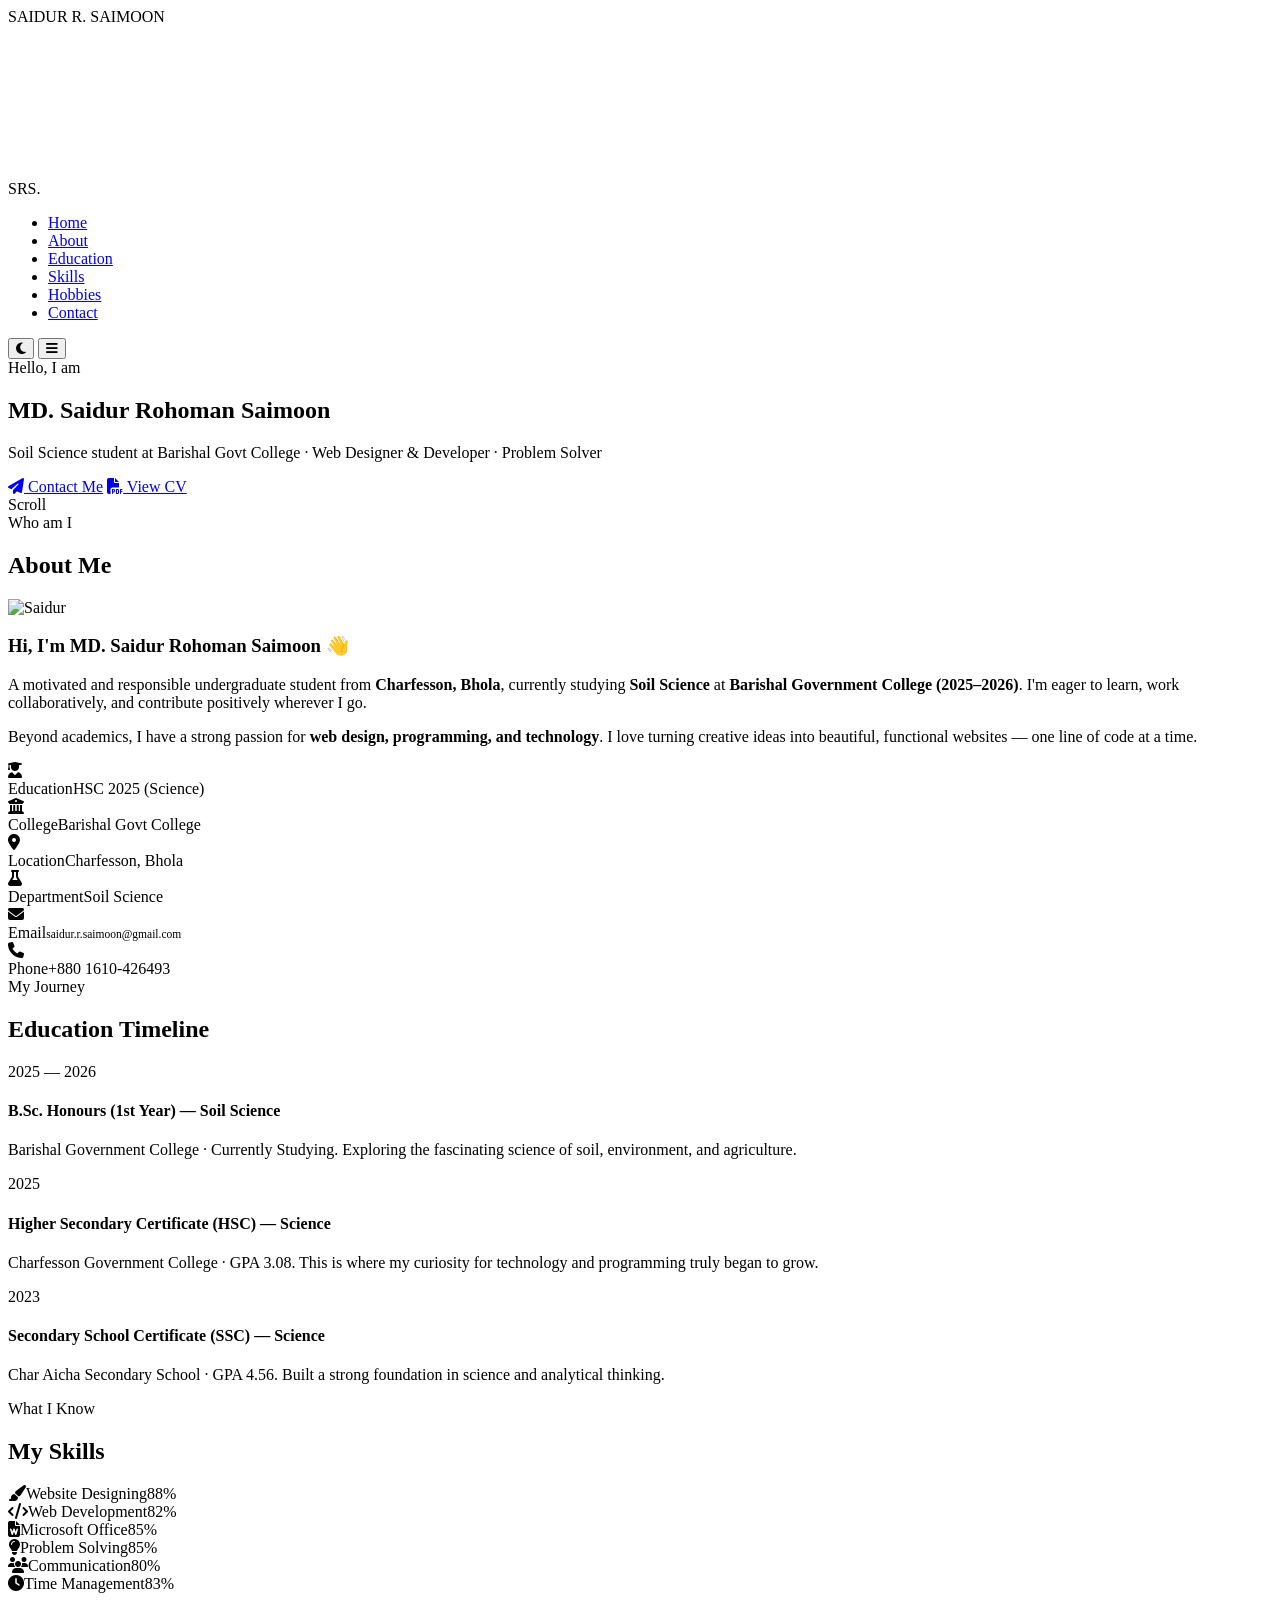
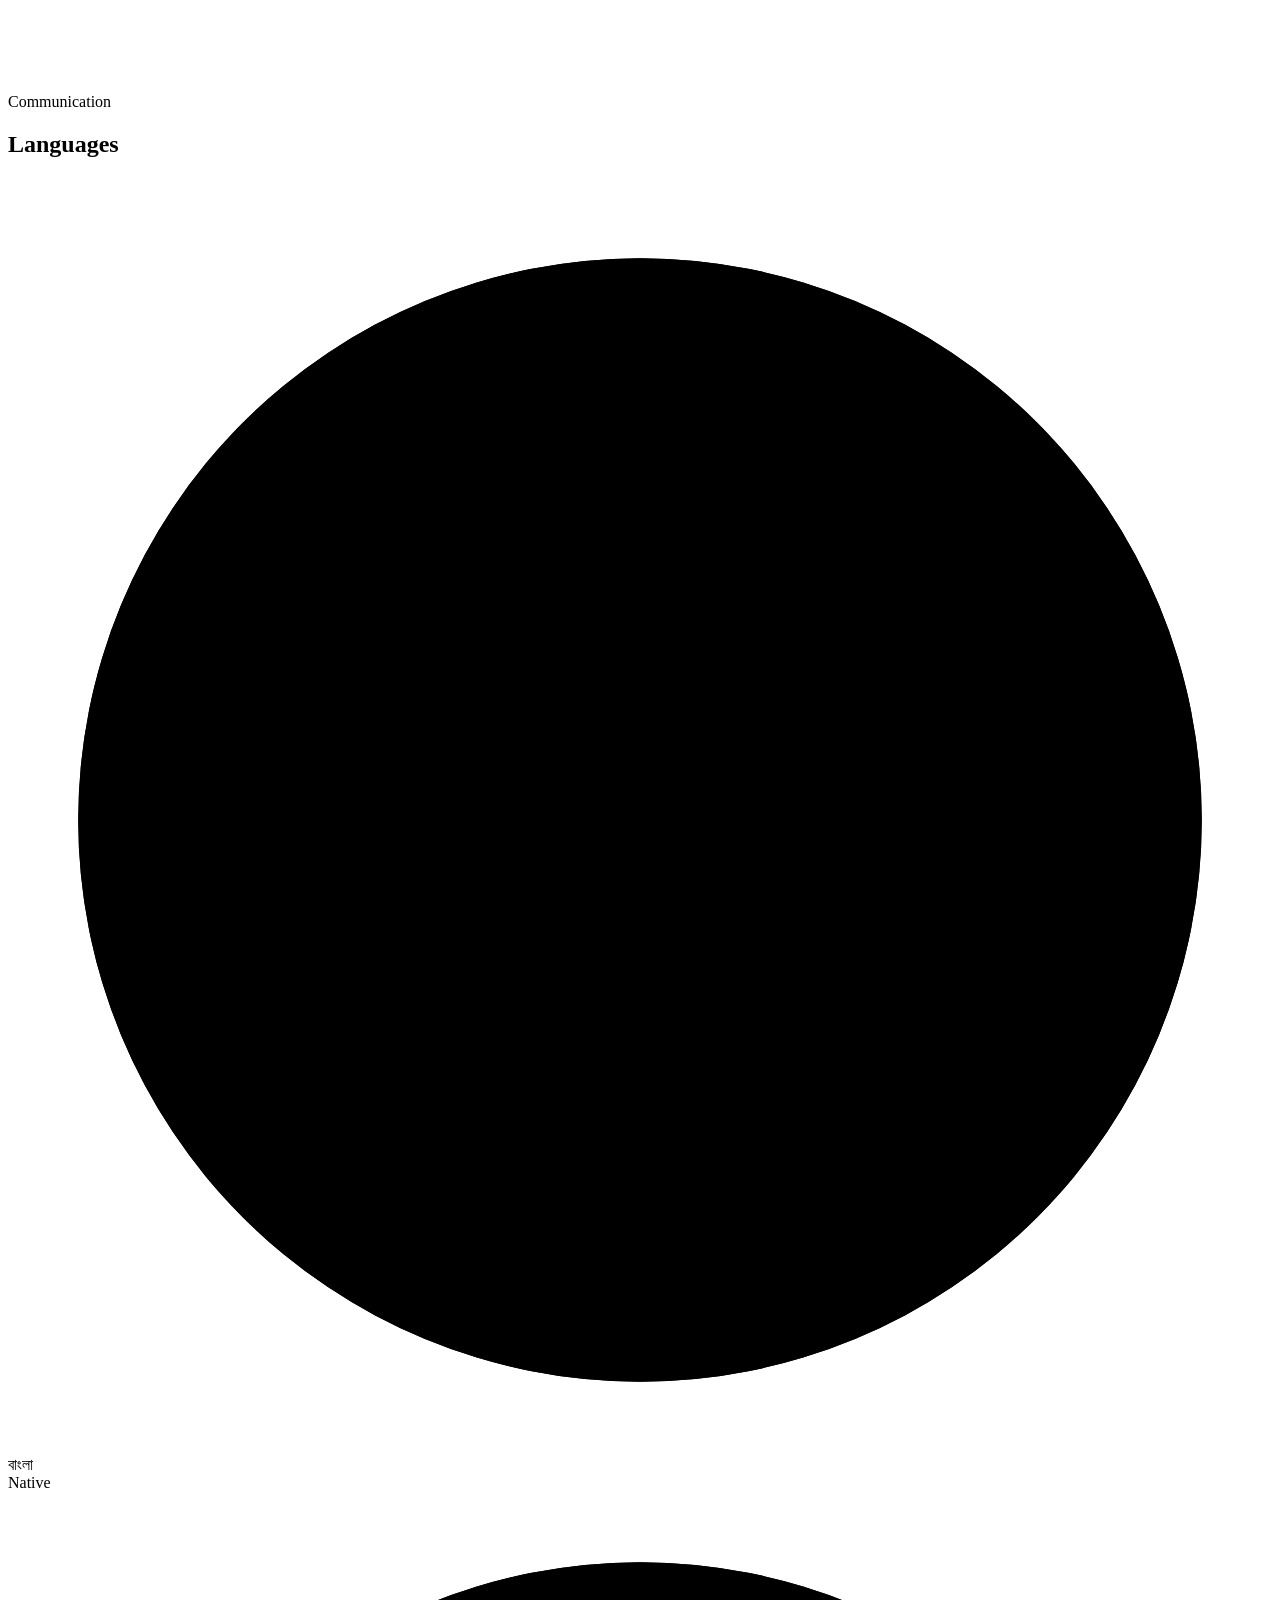
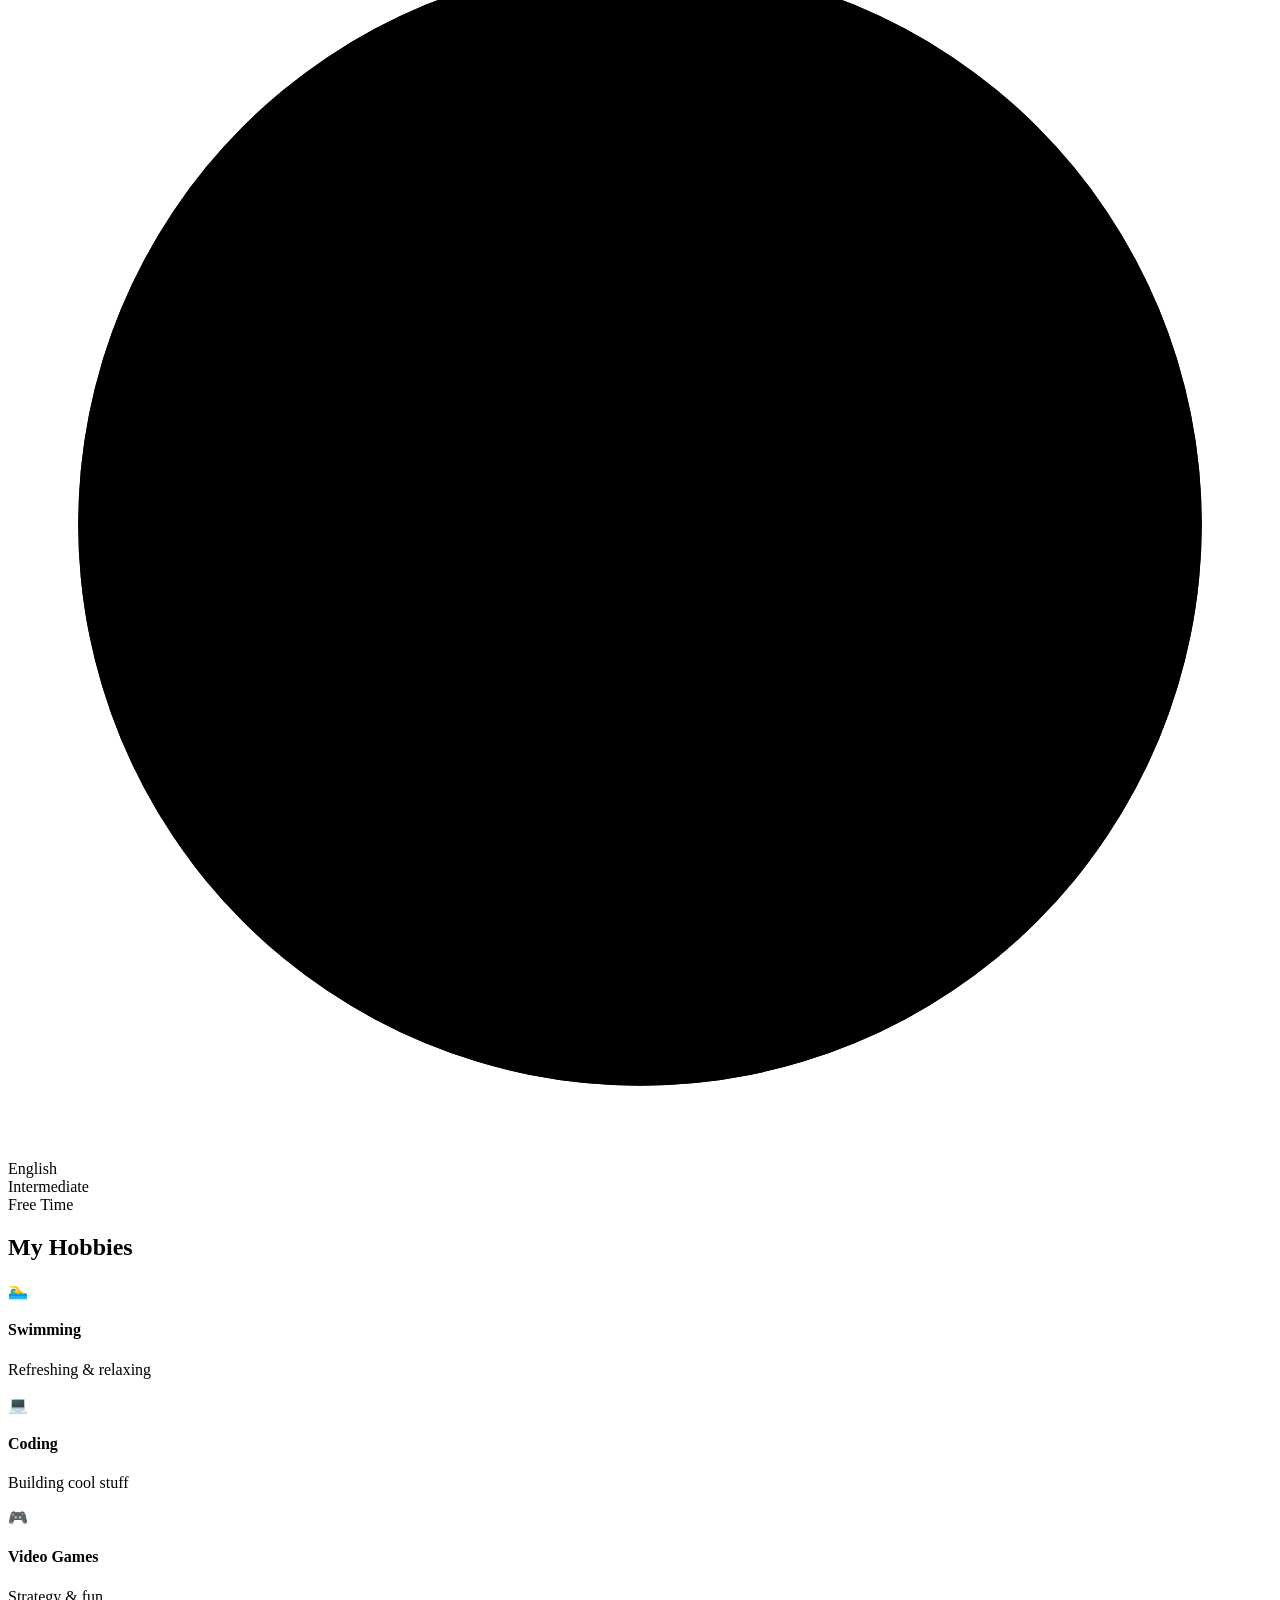
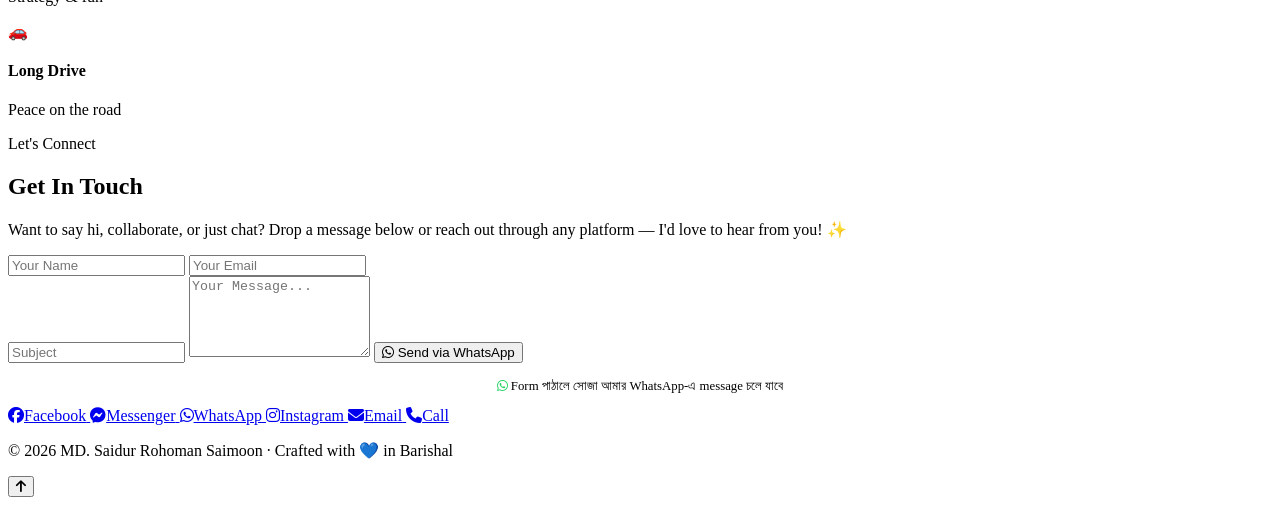
==== index.html @ 34e28c81 "Add initial portfolio website structure in index.html This is a complete HTML structure for a person" ====
<!DOCTYPE html>
<html lang="en">
<head>
<meta charset="UTF-8">
<meta name="viewport" content="width=device-width, initial-scale=1.0">
<title>MD. Saidur Rohoman Saimoon | Portfolio</title>
<link href="https://fonts.googleapis.com/css2?family=Poppins:wght@300;400;500;600;700;800&family=Space+Grotesk:wght@500;700&display=swap" rel="stylesheet">
<link rel="stylesheet" href="https://cdnjs.cloudflare.com/ajax/libs/font-awesome/6.5.0/css/all.min.css">
<link rel="stylesheet" href="style.css">
</head>
<body>

<!-- Preloader -->
<div id="preloader">
  <div class="loader-text">SAIDUR R. SAIMOON</div>
  <div class="loader-bar"><div class="loader-bar-fill"></div></div>
</div>

<!-- Scroll Progress -->
<div id="progress-bar"></div>

<!-- Background -->
<div class="bg-gradient"></div>
<div class="blob blob1"></div>
<div class="blob blob2"></div>
<div class="blob blob3"></div>
<canvas id="particles"></canvas>

<!-- Cursor -->
<div class="cursor-glow"></div>
<div class="cursor-dot"></div>

<!-- Navbar -->
<nav id="navbar">
  <div class="logo">SRS.</div>
  <ul class="nav-links" id="navLinks">
    <li><a href="#home">Home</a></li>
    <li><a href="#about">About</a></li>
    <li><a href="#education">Education</a></li>
    <li><a href="#skills">Skills</a></li>
    <li><a href="#hobbies">Hobbies</a></li>
    <li><a href="#contact">Contact</a></li>
  </ul>
  <div class="nav-right">
    <button id="themeBtn" title="Toggle theme"><i class="fas fa-moon"></i></button>
    <button class="menu-btn" id="menuBtn"><i class="fas fa-bars"></i></button>
  </div>
</nav>

<!-- Hero -->
<section id="home" class="hero">
  <div class="hero-content">
    <div class="greet">Hello, I am</div>
    <h1>MD. Saidur <span>Rohoman Saimoon</span></h1>
    <div class="typing" id="typing"></div>
    <p class="hero-sub">
      Soil Science student at Barishal Govt College · Web Designer & Developer · Problem Solver
    </p>
    <div class="hero-buttons">
      <a href="#contact" class="btn btn-primary"><i class="fas fa-paper-plane"></i> Contact Me</a>
      <a href="cv.html" class="btn btn-outline"><i class="fas fa-file-pdf"></i> View CV</a>
    </div>
  </div>
  <div class="scroll-down">Scroll</div>
</section>

<!-- About -->
<section id="about" class="reveal">
  <div class="section-head">
    <div class="tagline">Who am I</div>
    <h2>About <span>Me</span></h2>
  </div>
  <div class="about-content">
    <div class="avatar-wrap">
      <div class="avatar-ring">
        <div class="avatar-inner">
          <img src="images/profile.jpg" alt="Saidur" class="profile-pic">
        </div>
      </div>
    </div>
    <div class="about-text">
      <h3>Hi, I'm <span>MD. Saidur Rohoman Saimoon</span> 👋</h3>
      <p>
        A motivated and responsible undergraduate student from <strong>Charfesson, Bhola</strong>,
        currently studying <strong>Soil Science</strong> at <strong>Barishal Government College (2025–2026)</strong>.
        I'm eager to learn, work collaboratively, and contribute positively wherever I go.
      </p>
      <p>
        Beyond academics, I have a strong passion for <strong>web design, programming, and technology</strong>.
        I love turning creative ideas into beautiful, functional websites — one line of code at a time.
      </p>
      <div class="info-grid">
        <div class="info-item">
          <i class="fas fa-user-graduate"></i>
          <div><span class="label">Education</span><span class="value">HSC 2025 (Science)</span></div>
        </div>
        <div class="info-item">
          <i class="fas fa-university"></i>
          <div><span class="label">College</span><span class="value">Barishal Govt College</span></div>
        </div>
        <div class="info-item">
          <i class="fas fa-map-marker-alt"></i>
          <div><span class="label">Location</span><span class="value">Charfesson, Bhola</span></div>
        </div>
        <div class="info-item">
          <i class="fas fa-flask"></i>
          <div><span class="label">Department</span><span class="value">Soil Science</span></div>
        </div>
        <div class="info-item">
          <i class="fas fa-envelope"></i>
          <div><span class="label">Email</span><span class="value" style="font-size:.72rem">saidur.r.saimoon@gmail.com</span></div>
        </div>
        <div class="info-item">
          <i class="fas fa-phone"></i>
          <div><span class="label">Phone</span><span class="value">+880 1610-426493</span></div>
        </div>
      </div>
    </div>
  </div>
</section>

<!-- Education -->
<section id="education" class="reveal">
  <div class="section-head">
    <div class="tagline">My Journey</div>
    <h2>Education <span>Timeline</span></h2>
  </div>
  <div class="timeline">
    <div class="tl-item">
      <div class="tl-year">2025 — 2026</div>
      <h4>B.Sc. Honours (1st Year) — Soil Science</h4>
      <p>Barishal Government College · Currently Studying. Exploring the fascinating science of soil, environment, and agriculture.</p>
    </div>
    <div class="tl-item">
      <div class="tl-year">2025</div>
      <h4>Higher Secondary Certificate (HSC) — Science</h4>
      <p>Charfesson Government College · GPA 3.08. This is where my curiosity for technology and programming truly began to grow.</p>
    </div>
    <div class="tl-item">
      <div class="tl-year">2023</div>
      <h4>Secondary School Certificate (SSC) — Science</h4>
      <p>Char Aicha Secondary School · GPA 4.56. Built a strong foundation in science and analytical thinking.</p>
    </div>
  </div>
</section>

<!-- Skills -->
<section id="skills" class="reveal">
  <div class="section-head">
    <div class="tagline">What I Know</div>
    <h2>My <span>Skills</span></h2>
  </div>
  <div class="skills-grid">
    <div class="skill">
      <div class="skill-head"><span><i class="fas fa-paint-brush"></i>Website Designing</span><span class="pct">88%</span></div>
      <div class="skill-bar"><div class="skill-fill" data-width="88%"></div></div>
    </div>
    <div class="skill">
      <div class="skill-head"><span><i class="fas fa-code"></i>Web Development</span><span class="pct">82%</span></div>
      <div class="skill-bar"><div class="skill-fill" data-width="82%"></div></div>
    </div>
    <div class="skill">
      <div class="skill-head"><span><i class="fas fa-file-word"></i>Microsoft Office</span><span class="pct">85%</span></div>
      <div class="skill-bar"><div class="skill-fill" data-width="85%"></div></div>
    </div>
    <div class="skill">
      <div class="skill-head"><span><i class="fas fa-lightbulb"></i>Problem Solving</span><span class="pct">85%</span></div>
      <div class="skill-bar"><div class="skill-fill" data-width="85%"></div></div>
    </div>
    <div class="skill">
      <div class="skill-head"><span><i class="fas fa-users"></i>Communication</span><span class="pct">80%</span></div>
      <div class="skill-bar"><div class="skill-fill" data-width="80%"></div></div>
    </div>
    <div class="skill">
      <div class="skill-head"><span><i class="fas fa-clock"></i>Time Management</span><span class="pct">83%</span></div>
      <div class="skill-bar"><div class="skill-fill" data-width="83%"></div></div>
    </div>
  </div>

  <!-- Languages -->
  <div class="section-head" style="margin-top:100px;margin-bottom:30px">
    <div class="tagline">Communication</div>
    <h2>Langua<span>ges</span></h2>
  </div>
  <div class="lang-wrap">
    <div class="lang-circle">
      <svg viewBox="0 0 180 180">
        <defs>
          <linearGradient id="langGrad" x1="0%" y1="0%" x2="100%" y2="100%">
            <stop offset="0%" stop-color="#00d4ff"/>
            <stop offset="100%" stop-color="#a855f7"/>
          </linearGradient>
        </defs>
        <circle class="bg" cx="90" cy="90" r="80"/>
        <circle class="fg" cx="90" cy="90" r="80" data-percent="100"/>
      </svg>
      <div class="lang-info"><div class="name">বাংলা</div><div class="level">Native</div></div>
    </div>
    <div class="lang-circle">
      <svg viewBox="0 0 180 180">
        <circle class="bg" cx="90" cy="90" r="80"/>
        <circle class="fg" cx="90" cy="90" r="80" data-percent="65"/>
      </svg>
      <div class="lang-info"><div class="name">English</div><div class="level">Intermediate</div></div>
    </div>
  </div>
</section>

<!-- Hobbies -->
<section id="hobbies" class="reveal">
  <div class="section-head">
    <div class="tagline">Free Time</div>
    <h2>My <span>Hobbies</span></h2>
  </div>
  <div class="hobbies-grid">
    <div class="hobby-card"><div class="hobby-icon">🏊‍♂️</div><h4>Swimming</h4><p>Refreshing & relaxing</p></div>
    <div class="hobby-card"><div class="hobby-icon">💻</div><h4>Coding</h4><p>Building cool stuff</p></div>
    <div class="hobby-card"><div class="hobby-icon">🎮</div><h4>Video Games</h4><p>Strategy & fun</p></div>
    <div class="hobby-card"><div class="hobby-icon">🚗</div><h4>Long Drive</h4><p>Peace on the road</p></div>
  </div>
</section>

<!-- Contact -->
<section id="contact" class="reveal">
  <div class="section-head">
    <div class="tagline">Let's Connect</div>
    <h2>Get In <span>Touch</span></h2>
  </div>
  <div class="contact-content">
    <p>Want to say hi, collaborate, or just chat? Drop a message below or reach out through any platform — I'd love to hear from you! ✨</p>

    <form class="contact-form" id="contactForm">
      <div class="form-row">
        <input type="text" name="name" placeholder="Your Name" required>
        <input type="email" name="email" placeholder="Your Email" required>
      </div>
      <input type="text" name="subject" placeholder="Subject" required>
      <textarea name="message" rows="5" placeholder="Your Message..." required></textarea>
      <button type="submit" class="btn btn-primary"><i class="fab fa-whatsapp"></i> Send via WhatsApp</button>
      <p class="form-status" id="formStatus"></p>
      <p style="font-size:0.8rem;color:var(--muted);text-align:center;margin-top:8px">
        <i class="fab fa-whatsapp" style="color:#25d366"></i> 
        Form পাঠালে সোজা আমার WhatsApp-এ message চলে যাবে
      </p>
    </form>

    <div class="social-grid">
      <a class="social-link fb" href="https://www.facebook.com/Saidur.R.Saimoon" target="_blank">
        <i class="fab fa-facebook"></i><span>Facebook</span>
      </a>
      <a class="social-link msgr" href="https://m.me/Saidur.R.Saimoon" target="_blank">
        <i class="fab fa-facebook-messenger"></i><span>Messenger</span>
      </a>
      <a class="social-link wa" href="https://wa.me/8801610426493" target="_blank">
        <i class="fab fa-whatsapp"></i><span>WhatsApp</span>
      </a>
      <a class="social-link ig" href="https://instagram.com/s.r.saimoon" target="_blank">
        <i class="fab fa-instagram"></i><span>Instagram</span>
      </a>
      <a class="social-link em" href="mailto:saidur.r.saimoon@gmail.com">
        <i class="fas fa-envelope"></i><span>Email</span>
      </a>
      <a class="social-link ph" href="tel:+8801610426493">
        <i class="fas fa-phone"></i><span>Call</span>
      </a>
    </div>
  </div>
</section>

<!-- Footer -->
<footer>
  <p>© 2026 <span>MD. Saidur Rohoman Saimoon</span> · Crafted with <span class="heart">💙</span> in Barishal</p>
</footer>

<button id="top-btn"><i class="fas fa-arrow-up"></i></button>

<script src="script.js"></script>
</body>
  </html>
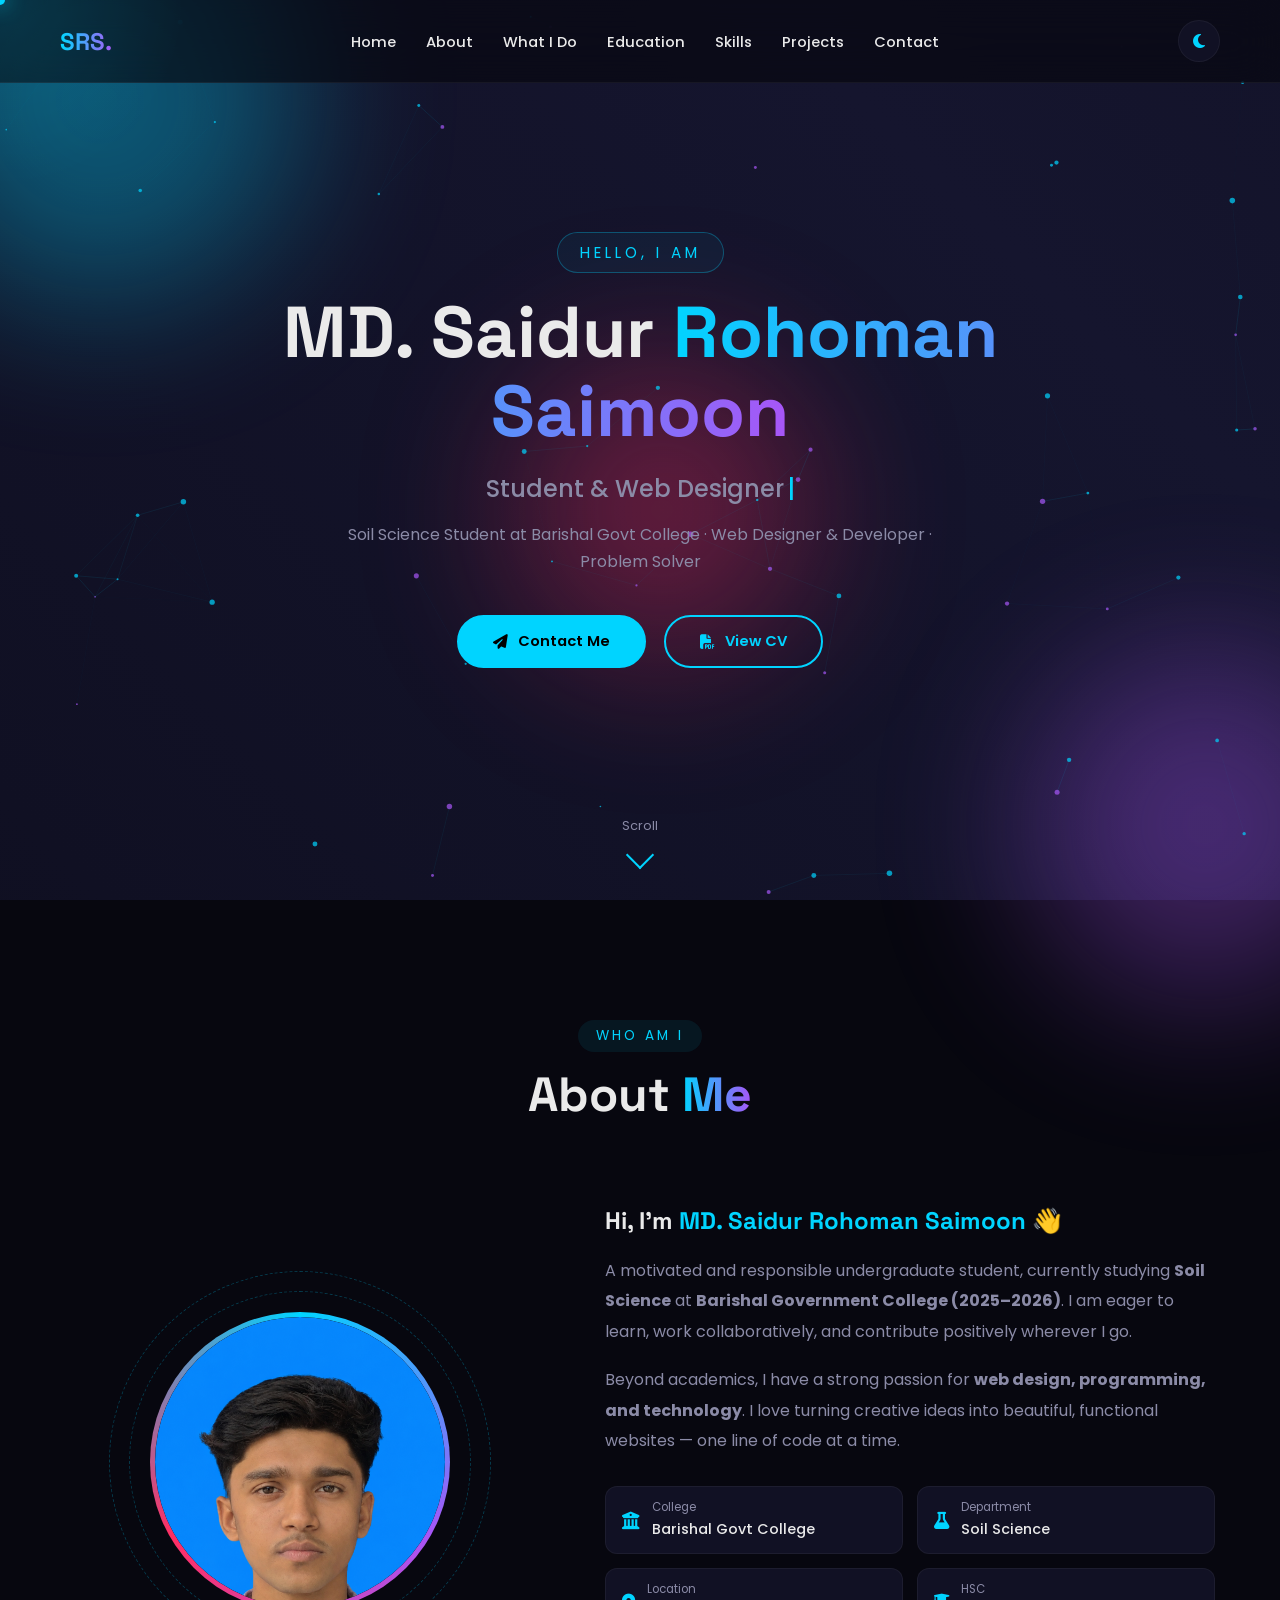
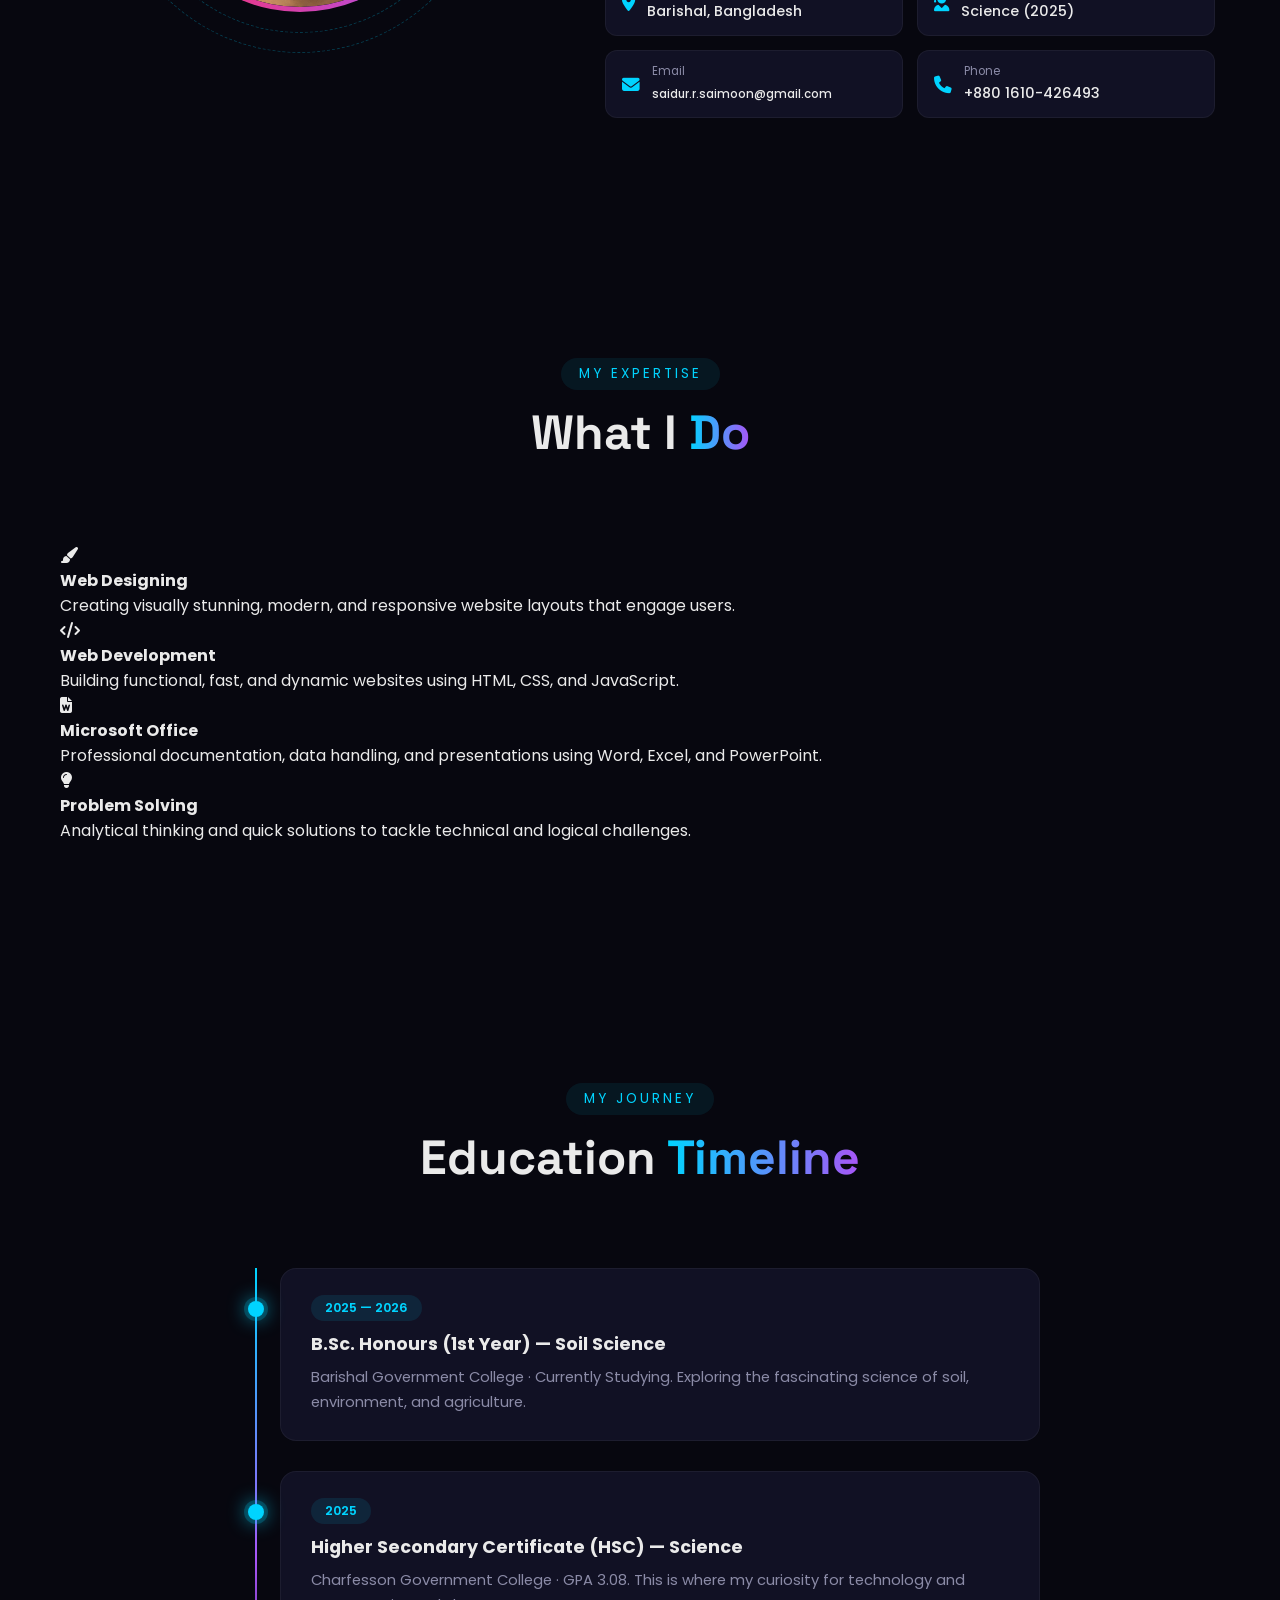
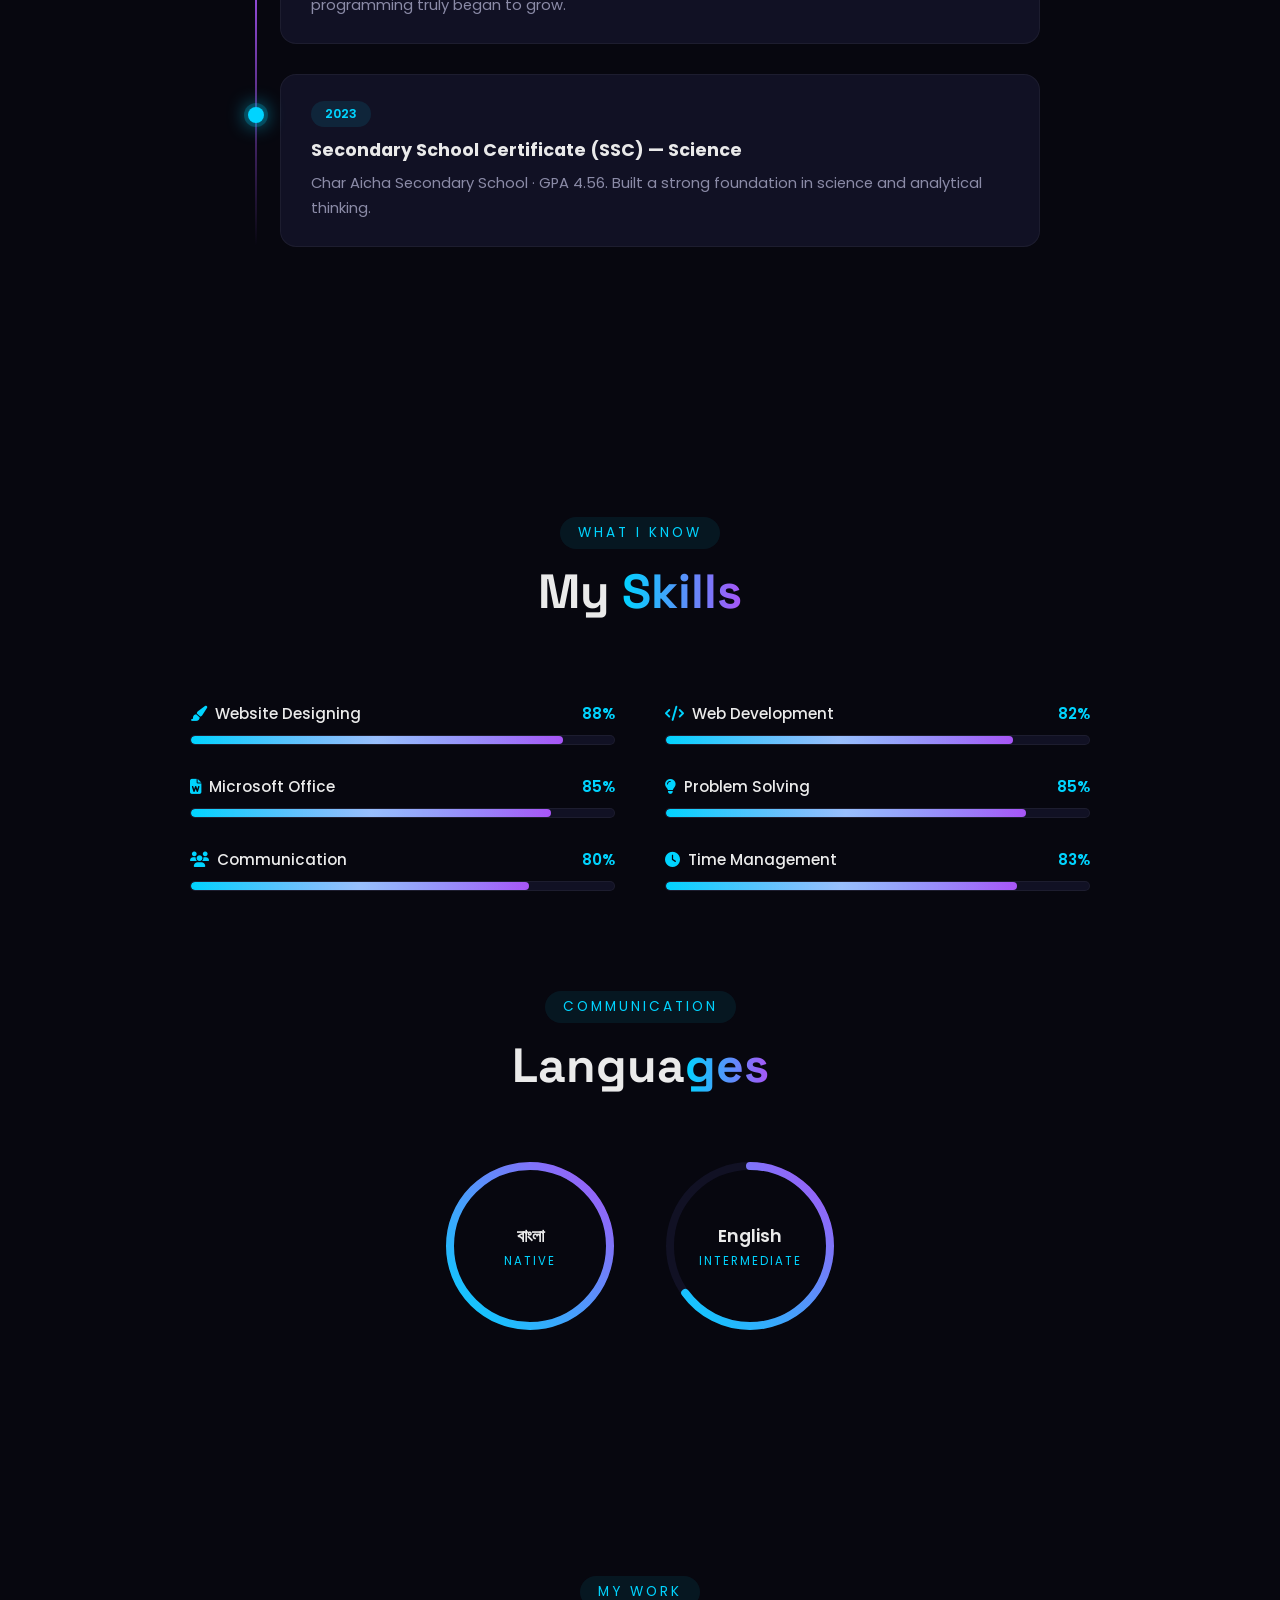
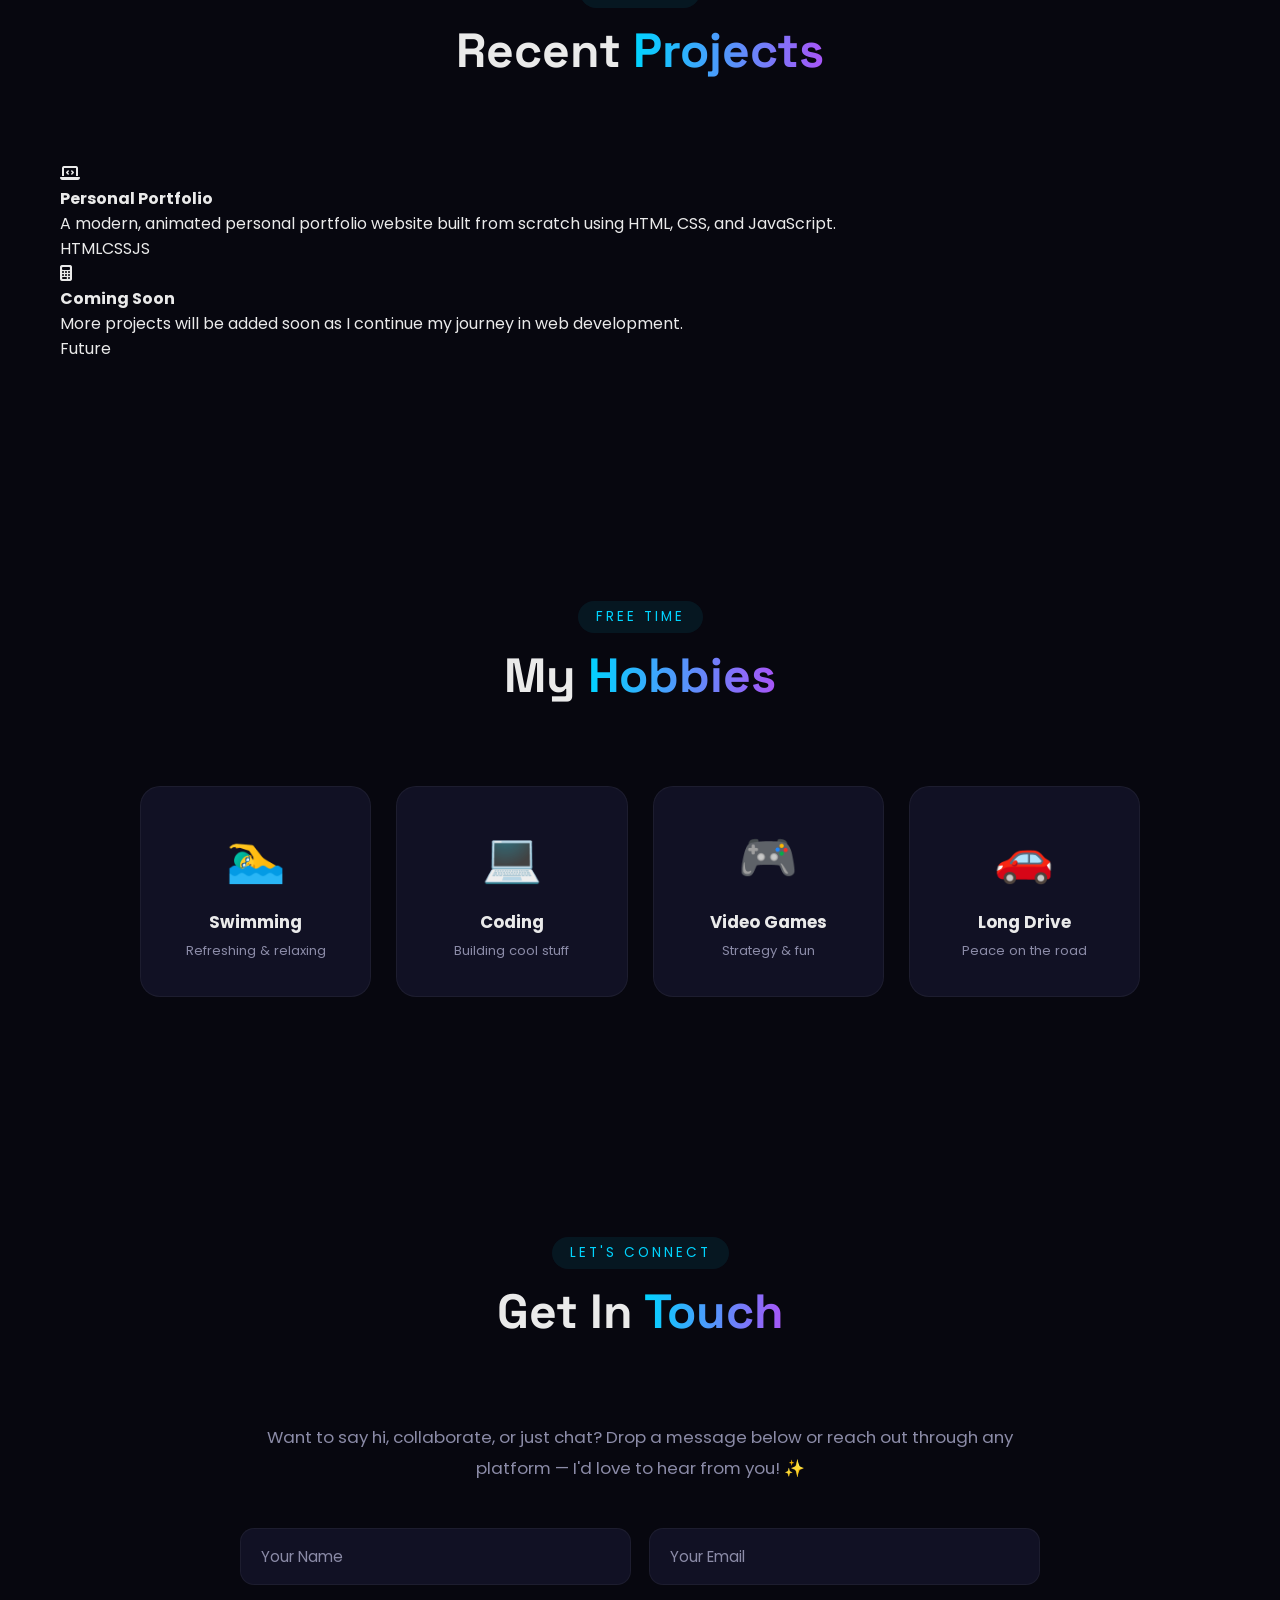
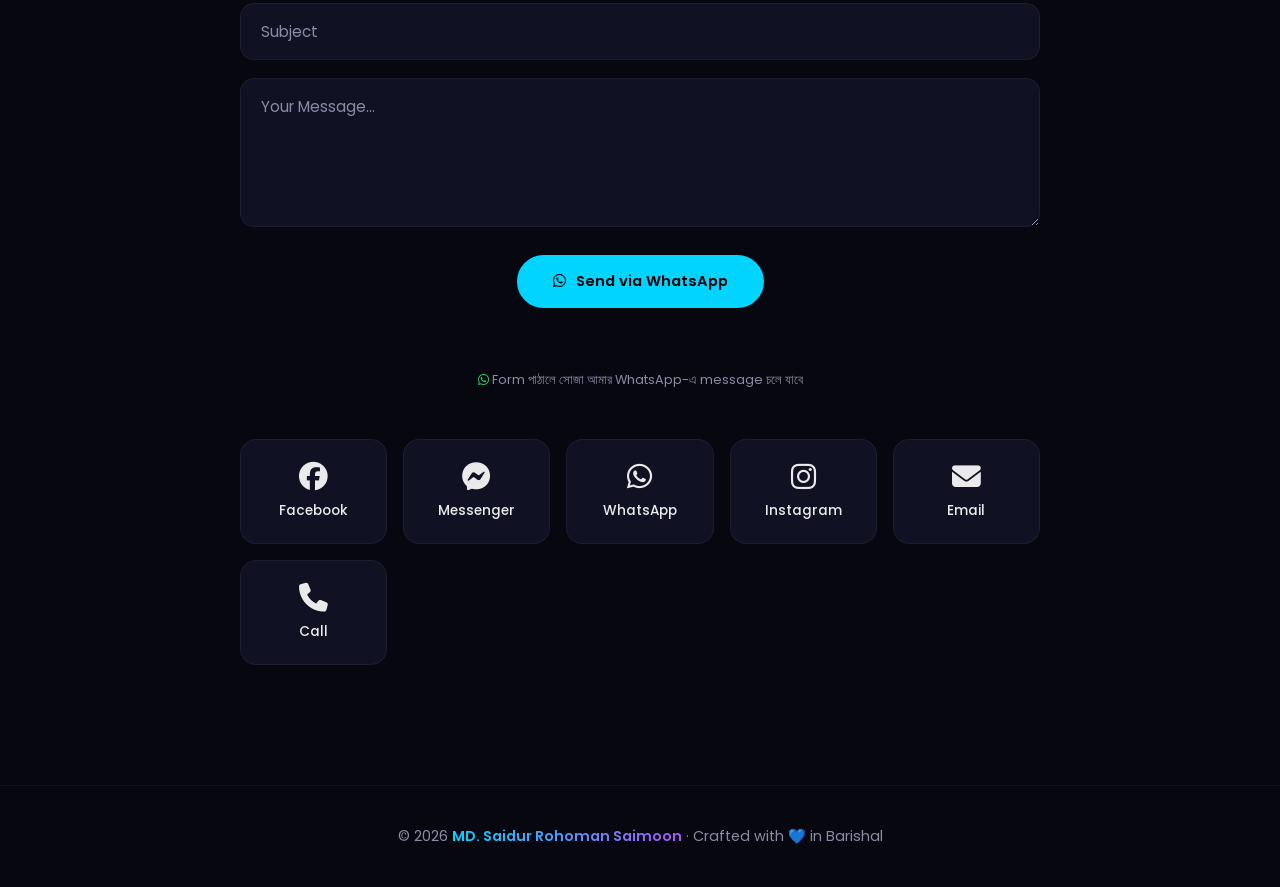
==== commit d3ff89db: "Refactor index.html with new sections and content updates Updated content and structure in index.htm" ====
--- a/index.html
+++ b/index.html
@@ -36,9 +36,10 @@
   <ul class="nav-links" id="navLinks">
     <li><a href="#home">Home</a></li>
     <li><a href="#about">About</a></li>
+    <li><a href="#services">What I Do</a></li>
     <li><a href="#education">Education</a></li>
     <li><a href="#skills">Skills</a></li>
-    <li><a href="#hobbies">Hobbies</a></li>
+    <li><a href="#projects">Projects</a></li>
     <li><a href="#contact">Contact</a></li>
   </ul>
   <div class="nav-right">
@@ -54,7 +55,7 @@
     <h1>MD. Saidur <span>Rohoman Saimoon</span></h1>
     <div class="typing" id="typing"></div>
     <p class="hero-sub">
-      Soil Science student at Barishal Govt College · Web Designer & Developer · Problem Solver
+      Soil Science Student at Barishal Govt College · Web Designer & Developer · Problem Solver
     </p>
     <div class="hero-buttons">
       <a href="#contact" class="btn btn-primary"><i class="fas fa-paper-plane"></i> Contact Me</a>
@@ -74,39 +75,39 @@
     <div class="avatar-wrap">
       <div class="avatar-ring">
         <div class="avatar-inner">
-          <img src="images/profile.jpg" alt="Saidur" class="profile-pic">
+          <img src="profile.jpg" alt="Saidur" class="profile-pic">
         </div>
       </div>
     </div>
     <div class="about-text">
       <h3>Hi, I'm <span>MD. Saidur Rohoman Saimoon</span> 👋</h3>
       <p>
-        A motivated and responsible undergraduate student from <strong>Charfesson, Bhola</strong>,
-        currently studying <strong>Soil Science</strong> at <strong>Barishal Government College (2025–2026)</strong>.
-        I'm eager to learn, work collaboratively, and contribute positively wherever I go.
+        A motivated and responsible undergraduate student, currently studying <strong>Soil Science</strong> 
+        at <strong>Barishal Government College (2025–2026)</strong>. I am eager to learn, work collaboratively, 
+        and contribute positively wherever I go.
       </p>
       <p>
-        Beyond academics, I have a strong passion for <strong>web design, programming, and technology</strong>.
+        Beyond academics, I have a strong passion for <strong>web design, programming, and technology</strong>. 
         I love turning creative ideas into beautiful, functional websites — one line of code at a time.
       </p>
       <div class="info-grid">
         <div class="info-item">
-          <i class="fas fa-user-graduate"></i>
-          <div><span class="label">Education</span><span class="value">HSC 2025 (Science)</span></div>
-        </div>
-        <div class="info-item">
           <i class="fas fa-university"></i>
           <div><span class="label">College</span><span class="value">Barishal Govt College</span></div>
         </div>
         <div class="info-item">
-          <i class="fas fa-map-marker-alt"></i>
-          <div><span class="label">Location</span><span class="value">Charfesson, Bhola</span></div>
-        </div>
-        <div class="info-item">
           <i class="fas fa-flask"></i>
           <div><span class="label">Department</span><span class="value">Soil Science</span></div>
         </div>
         <div class="info-item">
+          <i class="fas fa-map-marker-alt"></i>
+          <div><span class="label">Location</span><span class="value">Barishal, Bangladesh</span></div>
+        </div>
+        <div class="info-item">
+          <i class="fas fa-user-graduate"></i>
+          <div><span class="label">HSC</span><span class="value">Science (2025)</span></div>
+        </div>
+        <div class="info-item">
           <i class="fas fa-envelope"></i>
           <div><span class="label">Email</span><span class="value" style="font-size:.72rem">saidur.r.saimoon@gmail.com</span></div>
         </div>
@@ -115,6 +116,36 @@
           <div><span class="label">Phone</span><span class="value">+880 1610-426493</span></div>
         </div>
       </div>
+    </div>
+  </div>
+</section>
+
+<!-- What I Do -->
+<section id="services" class="reveal">
+  <div class="section-head">
+    <div class="tagline">My Expertise</div>
+    <h2>What I <span>Do</span></h2>
+  </div>
+  <div class="services-grid">
+    <div class="service-card">
+      <div class="service-icon"><i class="fas fa-paint-brush"></i></div>
+      <h4>Web Designing</h4>
+      <p>Creating visually stunning, modern, and responsive website layouts that engage users.</p>
+    </div>
+    <div class="service-card">
+      <div class="service-icon"><i class="fas fa-code"></i></div>
+      <h4>Web Development</h4>
+      <p>Building functional, fast, and dynamic websites using HTML, CSS, and JavaScript.</p>
+    </div>
+    <div class="service-card">
+      <div class="service-icon"><i class="fas fa-file-word"></i></div>
+      <h4>Microsoft Office</h4>
+      <p>Professional documentation, data handling, and presentations using Word, Excel, and PowerPoint.</p>
+    </div>
+    <div class="service-card">
+      <div class="service-icon"><i class="fas fa-lightbulb"></i></div>
+      <h4>Problem Solving</h4>
+      <p>Analytical thinking and quick solutions to tackle technical and logical challenges.</p>
     </div>
   </div>
 </section>
@@ -206,6 +237,32 @@
   </div>
 </section>
 
+<!-- Projects (New Section) -->
+<section id="projects" class="reveal">
+  <div class="section-head">
+    <div class="tagline">My Work</div>
+    <h2>Recent <span>Projects</span></h2>
+  </div>
+  <div class="projects-grid">
+    <div class="project-card">
+      <div class="project-img"><i class="fas fa-laptop-code"></i></div>
+      <div class="project-info">
+        <h4>Personal Portfolio</h4>
+        <p>A modern, animated personal portfolio website built from scratch using HTML, CSS, and JavaScript.</p>
+        <div class="project-tags"><span class="tag">HTML</span><span class="tag">CSS</span><span class="tag">JS</span></div>
+      </div>
+    </div>
+    <div class="project-card">
+      <div class="project-img"><i class="fas fa-calculator"></i></div>
+      <div class="project-info">
+        <h4>Coming Soon</h4>
+        <p>More projects will be added soon as I continue my journey in web development.</p>
+        <div class="project-tags"><span class="tag">Future</span></div>
+      </div>
+    </div>
+  </div>
+</section>
+
 <!-- Hobbies -->
 <section id="hobbies" class="reveal">
   <div class="section-head">
--- a/style.css
+++ b/style.css
@@ -0,0 +1,448 @@
+:root{
+  --bg:#07070f;
+  --card:#111124;
+  --primary:#00d4ff;
+  --secondary:#a855f7;
+  --accent:#ff2e63;
+  --text:#eaeaea;
+  --muted:#8b8ba7;
+  --border:rgba(255,255,255,.05);
+}
+
+/* ===== Light Theme ===== */
+body.light{
+  --bg:#f5f7fb;
+  --card:#ffffff;
+  --text:#121220;
+  --muted:#5a5a75;
+  --border:rgba(0,0,0,.08);
+}
+body.light .bg-gradient{background:linear-gradient(45deg,#f5f7fb,#e0e7ff,#f5f7fb)}
+body.light nav{background:rgba(245,247,251,.75)}
+body.light nav.scrolled{background:rgba(245,247,251,.95)}
+body.light .blob{opacity:.25}
+body.light .avatar-inner{background:linear-gradient(135deg,#fff,#e0e7ff)}
+
+*{margin:0;padding:0;box-sizing:border-box}
+html{scroll-behavior:smooth}
+body{
+  font-family:'Poppins',sans-serif;
+  background:var(--bg);color:var(--text);
+  overflow-x:hidden;cursor:none;
+  transition:background .5s,color .5s;
+}
+
+/* Scroll Progress */
+#progress-bar{
+  position:fixed;top:0;left:0;height:3px;width:0;
+  background:linear-gradient(90deg,var(--primary),var(--secondary),var(--accent));
+  z-index:9999;transition:width .1s;
+}
+
+/* Preloader */
+#preloader{
+  position:fixed;inset:0;background:var(--bg);
+  display:flex;align-items:center;justify-content:center;
+  flex-direction:column;z-index:10000;
+  transition:opacity .6s,visibility .6s;
+}
+#preloader.hide{opacity:0;visibility:hidden}
+.loader-text{
+  font-family:'Space Grotesk',sans-serif;
+  font-size:clamp(1.4rem,4vw,2.5rem);font-weight:700;
+  background:linear-gradient(90deg,var(--primary),var(--secondary),var(--accent));
+  background-size:200% auto;-webkit-background-clip:text;-webkit-text-fill-color:transparent;
+  animation:gradientMove 2s linear infinite;margin-bottom:25px;letter-spacing:2px;
+  text-align:center;padding:0 20px;
+}
+.loader-bar{width:200px;height:3px;background:#1a1a35;border-radius:3px;overflow:hidden}
+.loader-bar-fill{
+  height:100%;width:0;
+  background:linear-gradient(90deg,var(--primary),var(--secondary));
+  animation:loadFill 1.8s ease forwards;
+}
+@keyframes loadFill{100%{width:100%}}
+
+/* Cursor */
+.cursor-glow,.cursor-dot{
+  position:fixed;pointer-events:none;z-index:9998;
+  transform:translate(-50%,-50%);border-radius:50%;
+}
+.cursor-glow{
+  width:400px;height:400px;
+  background:radial-gradient(circle,rgba(0,212,255,.14),transparent 65%);
+  transition:transform .12s ease;mix-blend-mode:screen;
+}
+.cursor-dot{
+  width:10px;height:10px;background:var(--primary);
+  box-shadow:0 0 20px var(--primary);z-index:9999;
+  transition:width .2s,height .2s,background .2s;
+}
+
+/* Background */
+.bg-gradient{
+  position:fixed;inset:0;z-index:-2;
+  background:linear-gradient(45deg,#07070f,#15152e,#07070f);
+  background-size:400% 400%;animation:gradientBG 18s ease infinite;
+  transition:background .5s;
+}
+@keyframes gradientBG{0%{background-position:0% 50%}50%{background-position:100% 50%}100%{background-position:0% 50%}}
+#particles{position:fixed;inset:0;z-index:-1}
+.blob{
+  position:fixed;border-radius:50%;filter:blur(80px);opacity:.35;z-index:-1;
+  animation:blobFloat 14s ease-in-out infinite;pointer-events:none;
+}
+.blob1{width:400px;height:400px;background:var(--primary);top:-100px;left:-100px}
+.blob2{width:350px;height:350px;background:var(--secondary);bottom:-100px;right:-100px;animation-delay:-4s}
+.blob3{width:300px;height:300px;background:var(--accent);top:40%;left:40%;animation-delay:-8s}
+@keyframes blobFloat{0%,100%{transform:translate(0,0) scale(1)}50%{transform:translate(50px,-50px) scale(1.15)}}
+
+/* Navbar */
+nav{
+  position:fixed;top:0;width:100%;padding:20px 60px;
+  display:flex;justify-content:space-between;align-items:center;
+  background:rgba(7,7,15,.65);backdrop-filter:blur(20px);
+  border-bottom:1px solid var(--border);
+  z-index:100;transition:all .3s;
+}
+nav.scrolled{padding:12px 60px;background:rgba(7,7,15,.95)}
+.logo{
+  font-family:'Space Grotesk',sans-serif;font-size:1.5rem;font-weight:700;
+  background:linear-gradient(90deg,var(--primary),var(--secondary),var(--accent));
+  background-size:200% auto;-webkit-background-clip:text;-webkit-text-fill-color:transparent;
+  animation:gradientMove 3s linear infinite;
+}
+@keyframes gradientMove{0%{background-position:0% center}100%{background-position:200% center}}
+.nav-links{display:flex;gap:30px;list-style:none}
+.nav-links a{
+  color:var(--text);text-decoration:none;font-weight:500;font-size:.92rem;
+  position:relative;transition:color .3s;
+}
+.nav-links a::after{
+  content:'';position:absolute;bottom:-6px;left:0;width:0;height:2px;
+  background:linear-gradient(90deg,var(--primary),var(--secondary));
+  transition:width .3s;
+}
+.nav-links a:hover{color:var(--primary)}
+.nav-links a:hover::after{width:100%}
+.nav-right{display:flex;align-items:center;gap:15px}
+#themeBtn{
+  width:42px;height:42px;border-radius:50%;border:1px solid var(--border);
+  background:var(--card);color:var(--primary);font-size:1rem;cursor:pointer;
+  transition:all .3s;display:flex;align-items:center;justify-content:center;
+}
+#themeBtn:hover{transform:rotate(20deg) scale(1.1);box-shadow:0 0 20px var(--primary)}
+.menu-btn{display:none;font-size:1.5rem;color:var(--primary);background:none;border:none;cursor:pointer}
+
+/* Hero */
+.hero{
+  min-height:100vh;display:flex;align-items:center;justify-content:center;
+  text-align:center;padding:0 20px;position:relative;
+}
+.hero-content{max-width:900px}
+.greet{
+  display:inline-block;font-size:.95rem;color:var(--primary);
+  letter-spacing:4px;text-transform:uppercase;margin-bottom:20px;
+  padding:8px 22px;border:1px solid rgba(0,212,255,.3);border-radius:50px;
+  background:rgba(0,212,255,.05);animation:fadeUp .8s ease;
+}
+.hero h1{
+  font-family:'Space Grotesk',sans-serif;
+  font-size:clamp(2rem,6vw,4.5rem);font-weight:700;line-height:1.1;
+  margin-bottom:20px;animation:fadeUp 1s ease;
+}
+.hero h1 span{
+  background:linear-gradient(90deg,var(--primary),var(--secondary),var(--accent));
+  background-size:200% auto;-webkit-background-clip:text;-webkit-text-fill-color:transparent;
+  animation:gradientMove 4s linear infinite;
+}
+.typing{
+  font-size:clamp(1rem,2.5vw,1.5rem);color:var(--muted);
+  margin:20px 0 15px;min-height:2rem;font-weight:500;
+}
+.typing::after{content:'|';color:var(--primary);animation:blink 1s infinite;margin-left:3px}
+@keyframes blink{50%{opacity:0}}
+.hero-sub{
+  color:var(--muted);font-size:1rem;margin-bottom:40px;
+  max-width:600px;margin-left:auto;margin-right:auto;
+  animation:fadeUp 1.2s ease;line-height:1.7;
+}
+.hero-buttons{
+  display:flex;gap:18px;justify-content:center;flex-wrap:wrap;
+  animation:fadeUp 1.4s ease;
+}
+.btn{
+  padding:14px 34px;border-radius:50px;text-decoration:none;
+  font-weight:600;font-size:.92rem;transition:all .3s;
+  border:2px solid var(--primary);position:relative;overflow:hidden;z-index:1;
+  display:inline-flex;align-items:center;gap:10px;cursor:pointer;
+  font-family:inherit;background:transparent;
+}
+.btn-primary{background:var(--primary);color:#000}
+.btn-primary::before{
+  content:'';position:absolute;top:0;left:-100%;
+  width:100%;height:100%;background:var(--secondary);
+  transition:left .4s;z-index:-1;
+}
+.btn-primary:hover::before{left:0}
+.btn-primary:hover{border-color:var(--secondary);box-shadow:0 0 30px var(--secondary);color:#fff}
+.btn-outline{color:var(--primary)}
+.btn-outline:hover{background:var(--primary);color:#000;box-shadow:0 0 30px var(--primary);transform:translateY(-3px)}
+.scroll-down{
+  position:absolute;bottom:35px;left:50%;transform:translateX(-50%);
+  color:var(--muted);font-size:.8rem;display:flex;flex-direction:column;
+  align-items:center;gap:10px;animation:bounce 2s infinite;
+}
+.scroll-down::after{
+  content:'';width:18px;height:18px;
+  border-right:2px solid var(--primary);border-bottom:2px solid var(--primary);
+  transform:rotate(45deg);
+}
+@keyframes bounce{0%,100%{transform:translateX(-50%) translateY(0)}50%{transform:translateX(-50%) translateY(10px)}}
+@keyframes fadeUp{from{opacity:0;transform:translateY(30px)}to{opacity:1;transform:translateY(0)}}
+
+/* Sections */
+section{padding:120px 60px;position:relative}
+.section-head{text-align:center;margin-bottom:80px}
+.section-head .tagline{
+  display:inline-block;color:var(--primary);font-size:.85rem;
+  letter-spacing:3px;text-transform:uppercase;margin-bottom:12px;
+  padding:6px 18px;border-radius:50px;background:rgba(0,212,255,.08);
+}
+.section-head h2{
+  font-family:'Space Grotesk',sans-serif;
+  font-size:clamp(2rem,5vw,3rem);font-weight:700;
+}
+.section-head h2 span{
+  background:linear-gradient(90deg,var(--primary),var(--secondary));
+  -webkit-background-clip:text;-webkit-text-fill-color:transparent;
+}
+
+/* About */
+.about-content{
+  display:grid;grid-template-columns:1fr 1.3fr;gap:70px;
+  align-items:center;max-width:1150px;margin:0 auto;
+}
+.avatar-wrap{display:flex;justify-content:center;position:relative}
+.avatar-ring{
+  width:300px;height:300px;border-radius:50%;
+  background:conic-gradient(from 0deg,var(--primary),var(--secondary),var(--accent),var(--primary));
+  animation:spin 6s linear infinite;
+  display:flex;align-items:center;justify-content:center;padding:5px;
+}
+@keyframes spin{to{transform:rotate(360deg)}}
+.avatar-inner{
+  width:100%;height:100%;border-radius:50%;
+  background:linear-gradient(135deg,#111124,#1e1e3c);
+  display:flex;align-items:center;justify-content:center;
+  overflow:hidden;
+}
+.profile-pic{width:100%;height:100%;object-fit:cover;object-position:center top;border-radius:50%}
+.avatar-wrap::before,.avatar-wrap::after{
+  content:'';position:absolute;border-radius:50%;border:1px dashed rgba(0,212,255,.25);
+  pointer-events:none;
+}
+.avatar-wrap::before{width:340px;height:340px;top:50%;left:50%;transform:translate(-50%,-50%);animation:spin 25s linear infinite}
+.avatar-wrap::after{width:380px;height:380px;top:50%;left:50%;transform:translate(-50%,-50%);animation:spin 35s linear infinite reverse}
+.about-text h3{font-size:1.5rem;margin-bottom:20px;font-family:'Space Grotesk',sans-serif}
+.about-text h3 span{color:var(--primary)}
+.about-text p{color:var(--muted);line-height:1.9;margin-bottom:18px;font-size:1rem}
+.info-grid{display:grid;grid-template-columns:1fr 1fr;gap:14px;margin-top:30px}
+.info-item{
+  display:flex;align-items:center;gap:12px;
+  padding:12px 16px;background:var(--card);border-radius:12px;
+  border:1px solid var(--border);transition:all .3s;
+}
+.info-item:hover{border-color:var(--primary);transform:translateY(-3px)}
+.info-item i{color:var(--primary);font-size:1.1rem}
+.info-item .label{font-size:.72rem;color:var(--muted);display:block}
+.info-item .value{font-size:.9rem;font-weight:500}
+
+/* Timeline */
+.timeline{max-width:800px;margin:0 auto;position:relative;padding-left:40px}
+.timeline::before{
+  content:'';position:absolute;left:15px;top:0;bottom:0;width:2px;
+  background:linear-gradient(180deg,var(--primary),var(--secondary),transparent);
+}
+.tl-item{
+  position:relative;padding:25px 30px;background:var(--card);
+  border-radius:16px;margin-bottom:30px;
+  border:1px solid var(--border);transition:all .4s;
+}
+.tl-item:hover{transform:translateX(8px);border-color:var(--primary);box-shadow:0 15px 40px rgba(0,212,255,.15)}
+.tl-item::before{
+  content:'';position:absolute;left:-33px;top:32px;
+  width:16px;height:16px;border-radius:50%;
+  background:var(--primary);box-shadow:0 0 0 4px rgba(0,212,255,.2),0 0 20px var(--primary);
+}
+.tl-year{
+  display:inline-block;padding:4px 14px;border-radius:50px;
+  background:rgba(0,212,255,.1);color:var(--primary);
+  font-size:.78rem;font-weight:600;margin-bottom:10px;
+}
+.tl-item h4{font-size:1.1rem;margin-bottom:8px}
+.tl-item p{color:var(--muted);font-size:.92rem;line-height:1.7}
+
+/* Skills */
+.skills-grid{max-width:900px;margin:0 auto;display:grid;grid-template-columns:1fr 1fr;gap:30px 50px}
+.skill-head{
+  display:flex;justify-content:space-between;align-items:center;
+  margin-bottom:10px;font-weight:500;font-size:.95rem;
+}
+.skill-head i{color:var(--primary);margin-right:8px}
+.skill-head .pct{color:var(--primary);font-weight:600}
+.skill-bar{
+  height:10px;background:var(--card);border-radius:10px;
+  overflow:hidden;position:relative;border:1px solid var(--border);
+}
+.skill-fill{
+  height:100%;width:0;border-radius:10px;
+  background:linear-gradient(90deg,var(--primary),var(--secondary));
+  transition:width 1.8s cubic-bezier(.4,0,.2,1);position:relative;
+}
+.skill-fill::after{
+  content:'';position:absolute;inset:0;
+  background:linear-gradient(90deg,transparent,rgba(255,255,255,.4),transparent);
+  animation:shimmer 2s infinite;
+}
+@keyframes shimmer{0%{transform:translateX(-100%)}100%{transform:translateX(100%)}}
+
+/* Languages */
+.lang-wrap{display:flex;gap:40px;justify-content:center;flex-wrap:wrap;max-width:800px;margin:60px auto 0}
+.lang-circle{width:180px;height:180px;position:relative;display:flex;align-items:center;justify-content:center}
+.lang-circle svg{position:absolute;inset:0;transform:rotate(-90deg)}
+.lang-circle svg circle{fill:none;stroke-width:8}
+.lang-circle .bg{stroke:var(--card)}
+.lang-circle .fg{stroke:url(#langGrad);stroke-linecap:round;stroke-dasharray:502;stroke-dashoffset:502;transition:stroke-dashoffset 1.8s ease}
+.lang-info{text-align:center;position:relative;z-index:1}
+.lang-info .name{font-size:1.1rem;font-weight:600;margin-bottom:4px}
+.lang-info .level{font-size:.72rem;color:var(--primary);letter-spacing:2px;text-transform:uppercase}
+
+/* Hobbies */
+.hobbies-grid{display:grid;grid-template-columns:repeat(auto-fit,minmax(200px,1fr));gap:25px;max-width:1000px;margin:0 auto}
+.hobby-card{
+  background:var(--card);border-radius:20px;padding:35px 25px;
+  text-align:center;border:1px solid var(--border);
+  transition:all .4s cubic-bezier(.4,0,.2,1);
+  position:relative;overflow:hidden;cursor:pointer;
+}
+.hobby-card::before{
+  content:'';position:absolute;inset:0;
+  background:linear-gradient(135deg,rgba(0,212,255,.08),rgba(168,85,247,.08));
+  opacity:0;transition:opacity .4s;
+}
+.hobby-card:hover::before{opacity:1}
+.hobby-card:hover{transform:translateY(-10px) scale(1.03);border-color:var(--primary);box-shadow:0 25px 50px rgba(0,212,255,.2)}
+.hobby-icon{font-size:3rem;margin-bottom:15px;display:inline-block;transition:transform .4s}
+.hobby-card:hover .hobby-icon{transform:scale(1.2) rotate(-8deg)}
+.hobby-card h4{font-size:1.05rem;margin-bottom:6px;position:relative}
+.hobby-card p{font-size:.82rem;color:var(--muted);position:relative}
+
+/* Contact Form */
+.contact-content{max-width:800px;margin:0 auto;text-align:center}
+.contact-content>p{color:var(--muted);margin-bottom:45px;font-size:1.05rem;line-height:1.8}
+.contact-form{
+  display:flex;flex-direction:column;gap:18px;
+  margin-bottom:50px;text-align:left;
+}
+.form-row{display:grid;grid-template-columns:1fr 1fr;gap:18px}
+.contact-form input,.contact-form textarea{
+  width:100%;padding:16px 20px;border-radius:14px;
+  background:var(--card);border:1px solid var(--border);
+  color:var(--text);font-family:inherit;font-size:.95rem;
+  transition:all .3s;resize:vertical;
+}
+.contact-form input:focus,.contact-form textarea:focus{
+  outline:none;border-color:var(--primary);
+  box-shadow:0 0 20px rgba(0,212,255,.2);
+}
+.contact-form input::placeholder,.contact-form textarea::placeholder{color:var(--muted)}
+.contact-form .btn{align-self:center;margin-top:10px}
+.form-status{text-align:center;font-size:.9rem;min-height:1.2rem;color:var(--primary)}
+.form-status.success{color:#00d47a}
+.form-status.error{color:var(--accent)}
+
+/* Social */
+.social-grid{
+  display:grid;grid-template-columns:repeat(auto-fit,minmax(130px,1fr));
+  gap:16px;max-width:850px;margin:0 auto;
+}
+.social-link{
+  display:flex;flex-direction:column;align-items:center;gap:10px;
+  padding:22px 15px;background:var(--card);border-radius:16px;
+  text-decoration:none;color:var(--text);font-size:.85rem;font-weight:500;
+  border:1px solid var(--border);transition:all .4s cubic-bezier(.4,0,.2,1);
+  position:relative;overflow:hidden;
+}
+.social-link::before{
+  content:'';position:absolute;top:0;left:50%;transform:translateX(-50%);
+  width:0;height:3px;border-radius:0 0 3px 3px;
+  background:linear-gradient(90deg,var(--primary),var(--secondary));
+  transition:width .4s;
+}
+.social-link:hover::before{width:70%}
+.social-link i{font-size:1.8rem;transition:transform .4s}
+.social-link:hover{transform:translateY(-8px);border-color:var(--primary);box-shadow:0 20px 40px rgba(0,212,255,.2)}
+.social-link:hover i{transform:scale(1.15)}
+.social-link.fb:hover i{color:#1877f2}
+.social-link.msgr:hover i{color:#00b2ff}
+.social-link.wa:hover i{color:#25d366}
+.social-link.ig:hover i{color:#e1306c}
+.social-link.em:hover i{color:#ff5252}
+.social-link.ph:hover i{color:#4caf50}
+
+/* Footer */
+footer{
+  text-align:center;padding:40px 20px;color:var(--muted);
+  border-top:1px solid var(--border);font-size:.9rem;position:relative;
+}
+footer span{
+  background:linear-gradient(90deg,var(--primary),var(--secondary));
+  -webkit-background-clip:text;-webkit-text-fill-color:transparent;font-weight:600;
+}
+footer .heart{color:var(--accent);animation:beat 1.2s infinite;-webkit-text-fill-color:var(--accent)}
+@keyframes beat{0%,100%{transform:scale(1)}50%{transform:scale(1.25)}}
+
+/* Back to top */
+#top-btn{
+  position:fixed;bottom:30px;right:30px;
+  width:50px;height:50px;border-radius:50%;
+  background:linear-gradient(135deg,var(--primary),var(--secondary));
+  color:#000;border:none;font-size:1.2rem;cursor:pointer;
+  display:flex;align-items:center;justify-content:center;
+  opacity:0;visibility:hidden;transition:all .4s;
+  z-index:200;box-shadow:0 10px 30px rgba(0,212,255,.35);
+}
+#top-btn.show{opacity:1;visibility:visible}
+#top-btn:hover{transform:translateY(-5px) scale(1.08)}
+
+/* Reveal */
+.reveal{opacity:0;transform:translateY(60px);transition:all 1s cubic-bezier(.4,0,.2,1)}
+.reveal.active{opacity:1;transform:translateY(0)}
+
+/* Responsive */
+@media(max-width:900px){
+  nav{padding:15px 20px}
+  nav.scrolled{padding:12px 20px}
+  .nav-links{
+    position:fixed;top:70px;left:0;width:100%;
+    flex-direction:column;gap:0;background:var(--bg);
+    padding:20px 0;transform:translateY(-150%);
+    transition:transform .4s;backdrop-filter:blur(20px);
+    border-bottom:1px solid var(--border);
+  }
+  .nav-links.open{transform:translateY(0)}
+  .nav-links li{padding:14px 30px;border-bottom:1px solid var(--border)}
+  .menu-btn{display:block}
+  section{padding:90px 20px}
+  .about-content{grid-template-columns:1fr;gap:50px}
+  .avatar-ring{width:220px;height:220px}
+  .avatar-wrap::before{width:260px;height:260px}
+  .avatar-wrap::after{width:290px;height:290px}
+  .skills-grid{grid-template-columns:1fr}
+  .info-grid{grid-template-columns:1fr}
+  .form-row{grid-template-columns:1fr}
+  body{cursor:auto}
+  .cursor-glow,.cursor-dot{display:none}
+  .lang-circle{width:150px;height:150px}
+                         }
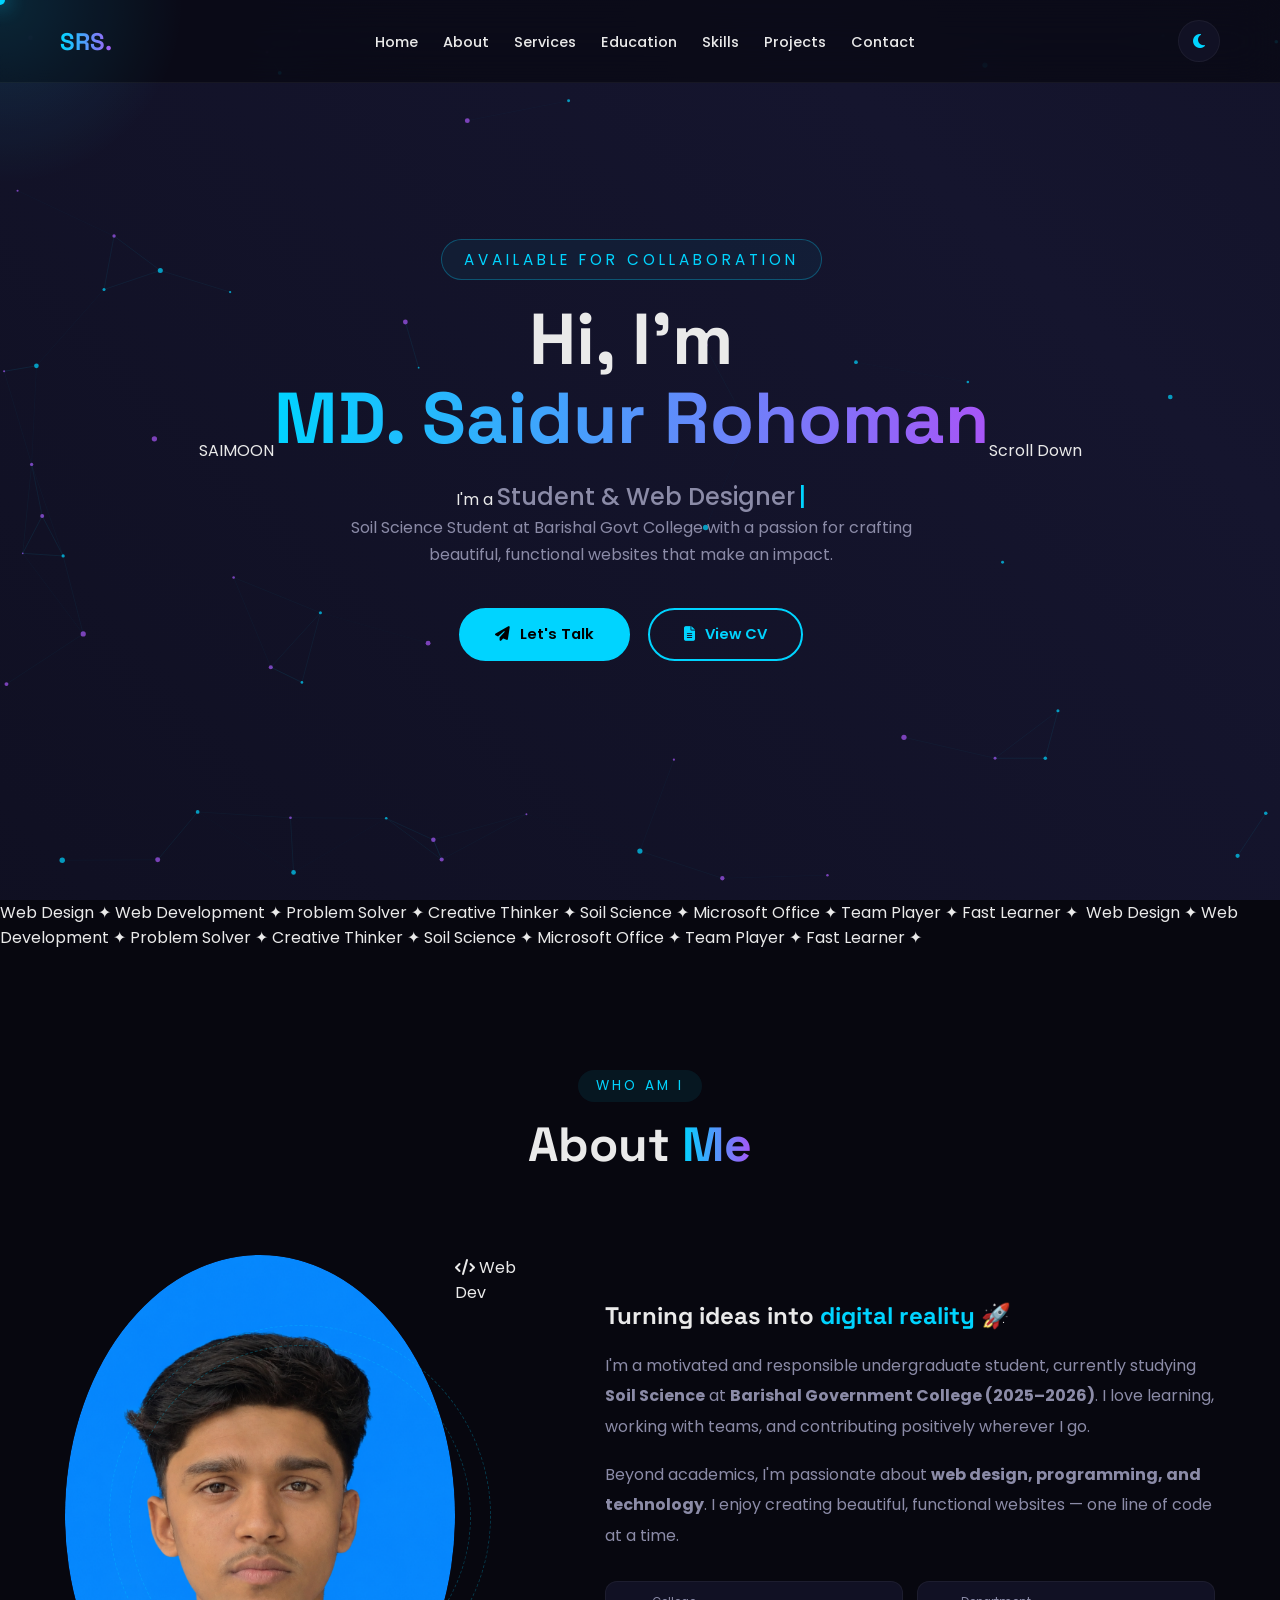
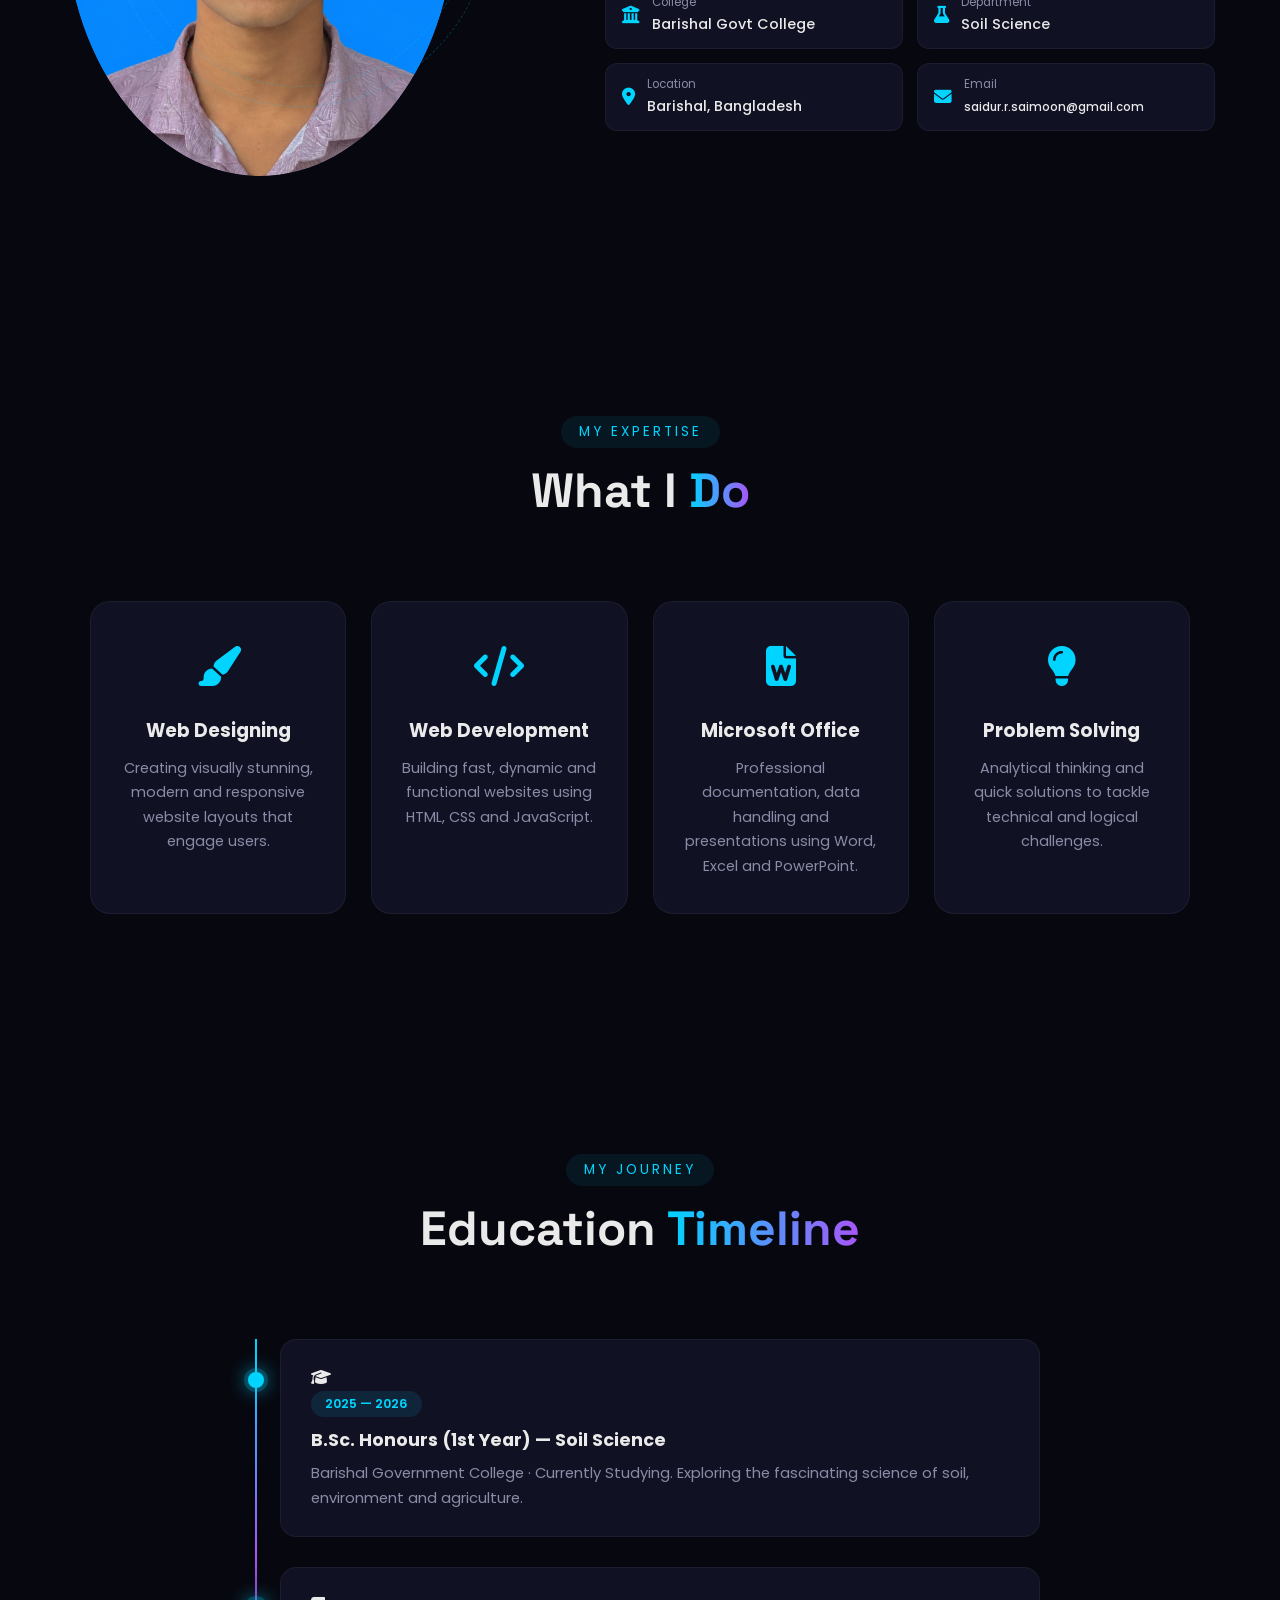
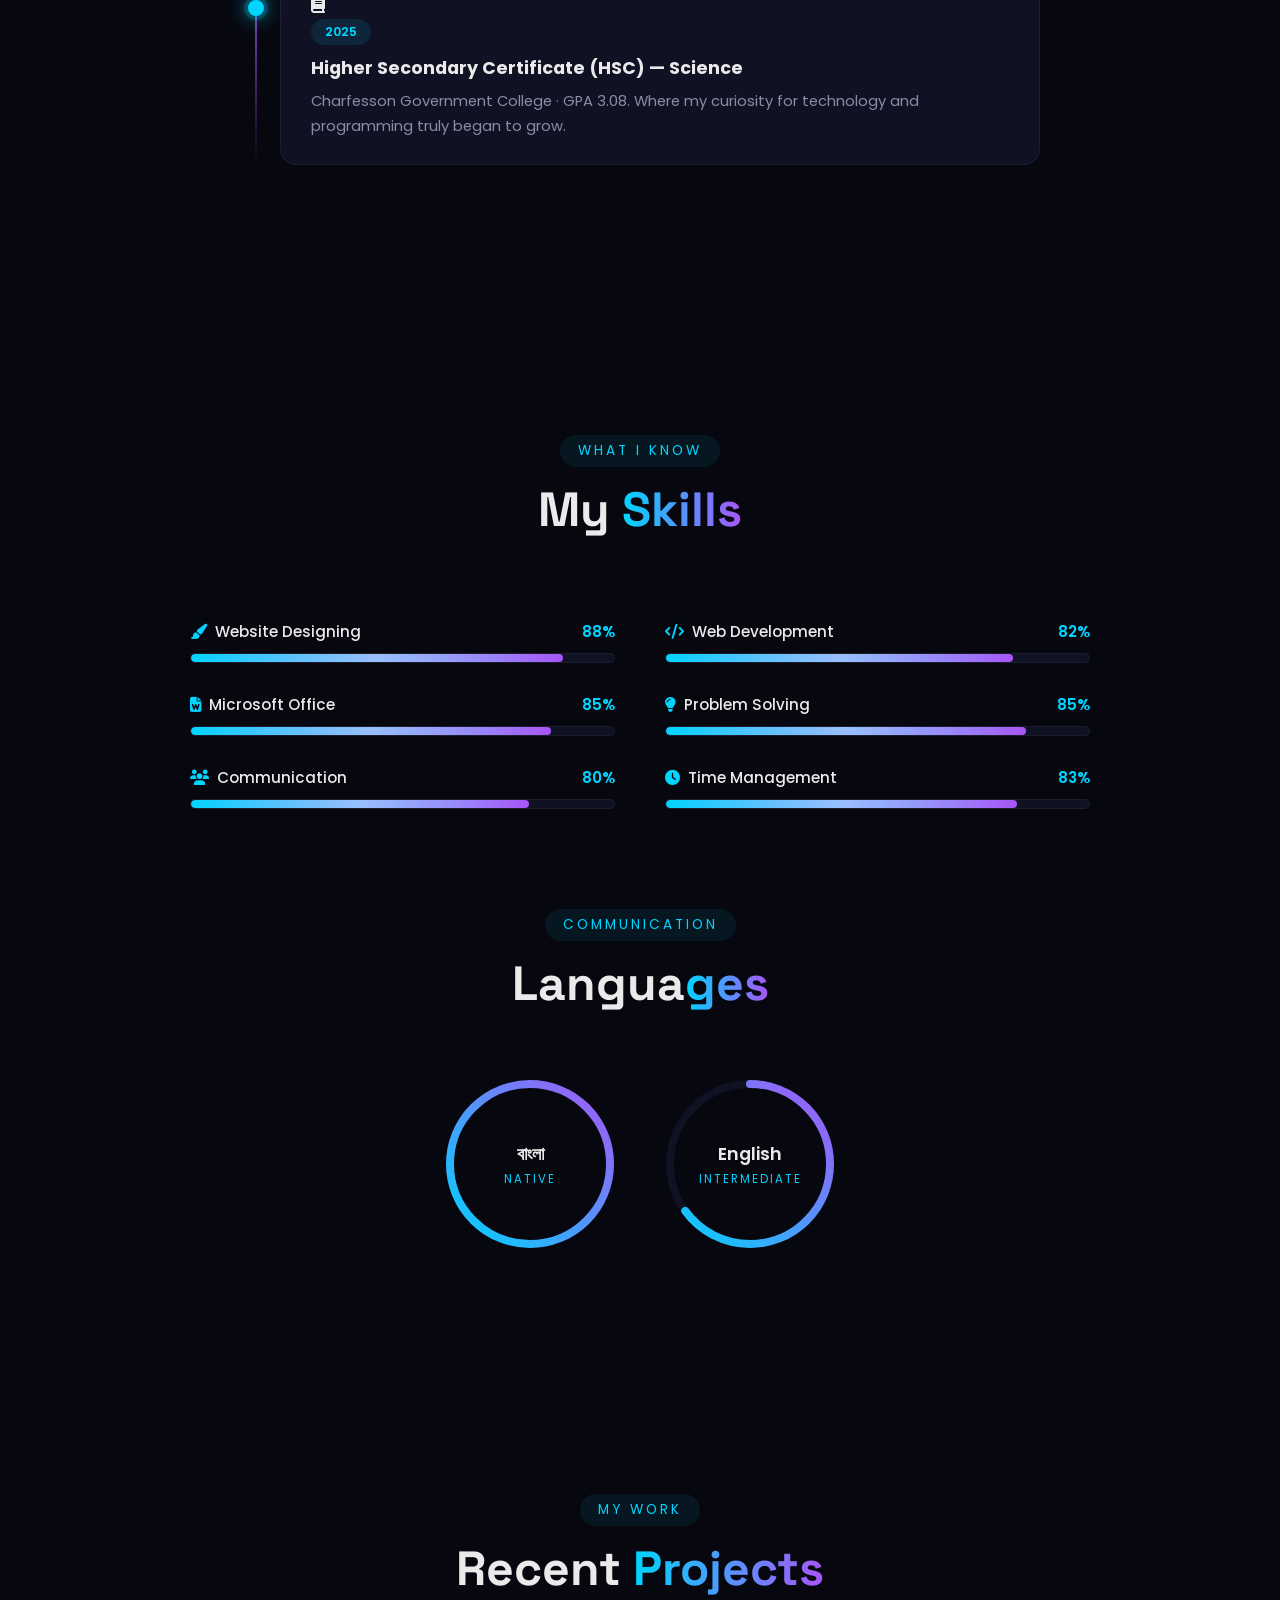
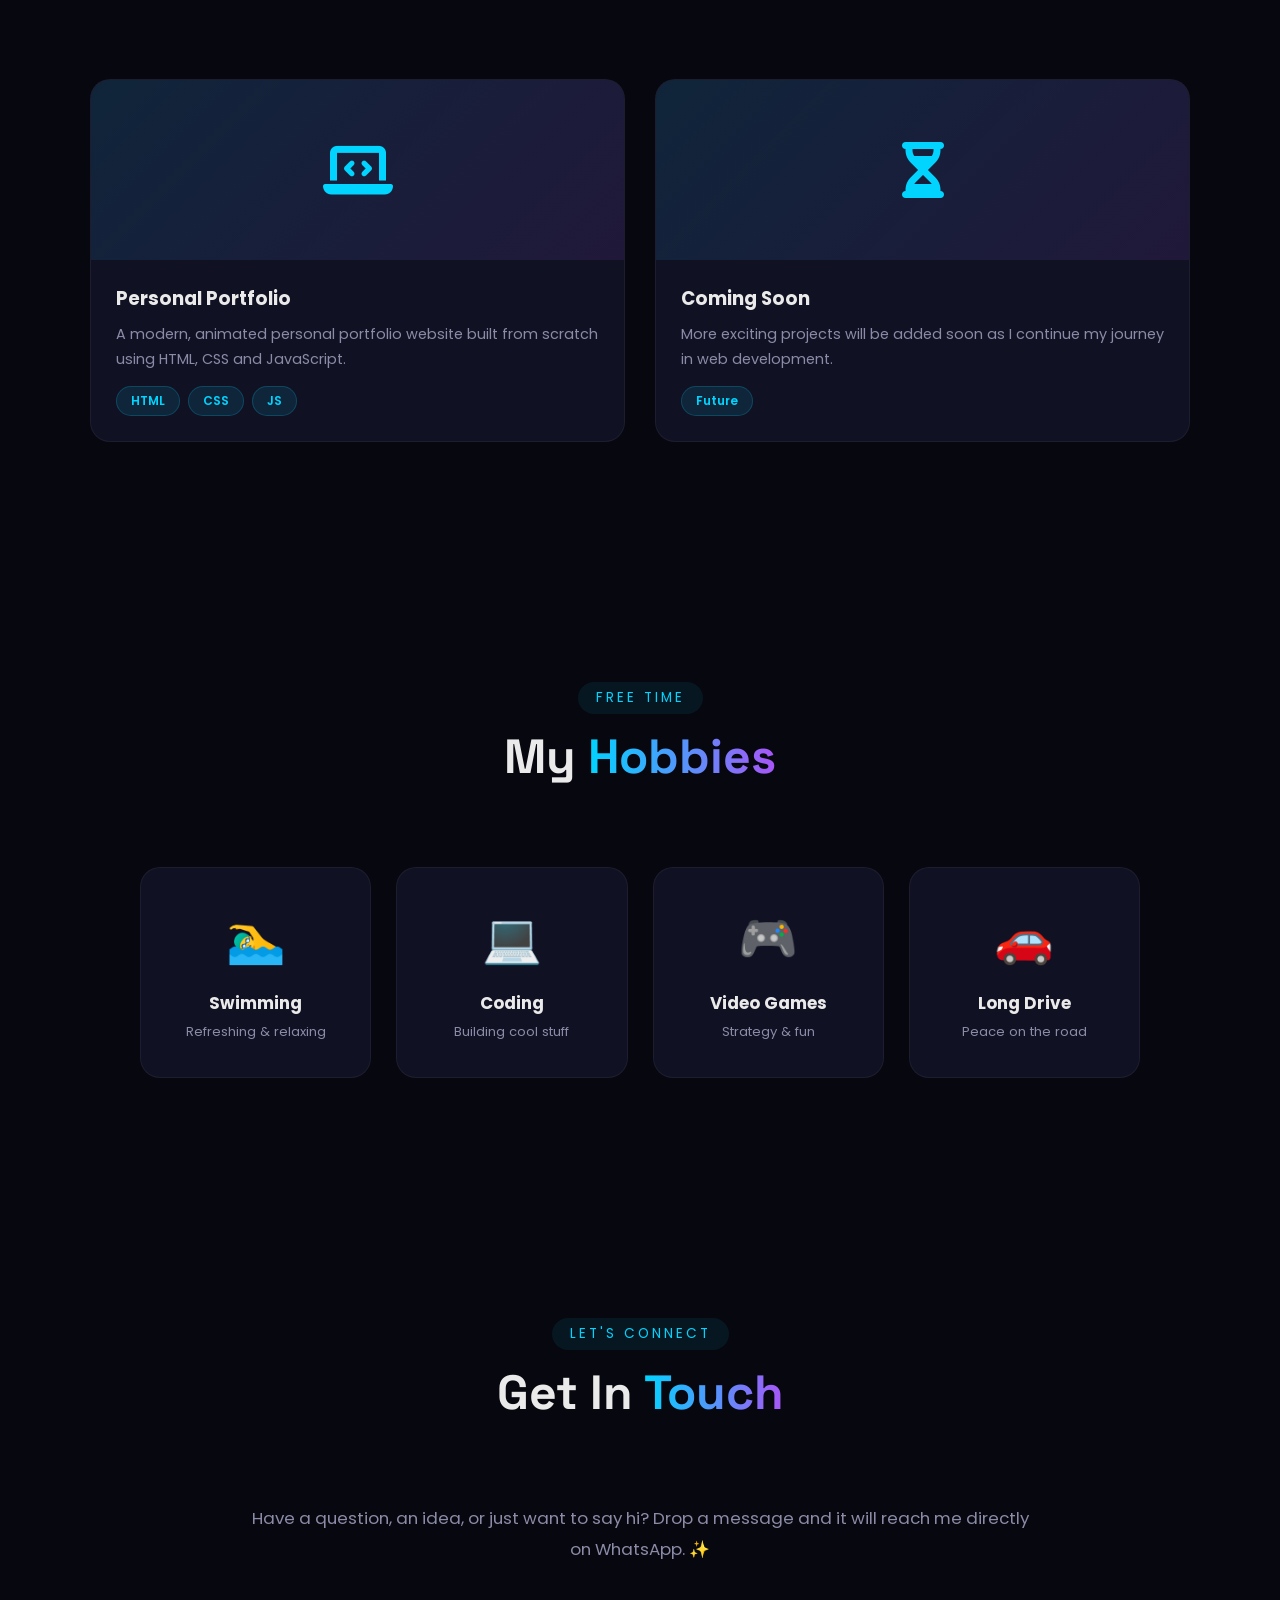
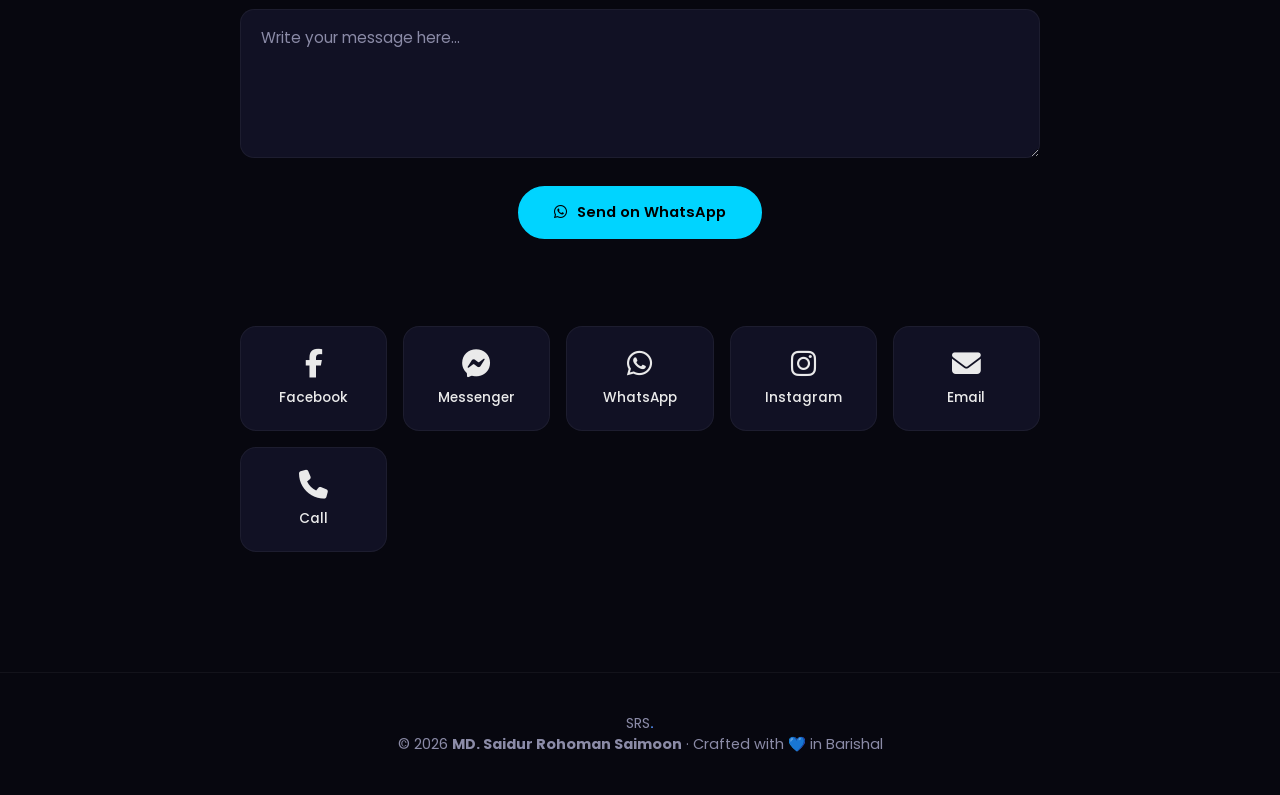
==== commit 52d0c543: "Refactor index.html for clarity and accessibility Updated various elements in the portfolio HTML fil" ====
--- a/index.html
+++ b/index.html
@@ -4,7 +4,7 @@
 <meta charset="UTF-8">
 <meta name="viewport" content="width=device-width, initial-scale=1.0">
 <title>MD. Saidur Rohoman Saimoon | Portfolio</title>
-<link href="https://fonts.googleapis.com/css2?family=Poppins:wght@300;400;500;600;700;800&family=Space+Grotesk:wght@500;700&display=swap" rel="stylesheet">
+<link href="https://fonts.googleapis.com/css2?family=Poppins:wght@300;400;500;600;700;800&family=Space+Grotesk:wght@500;600;700&display=swap" rel="stylesheet">
 <link rel="stylesheet" href="https://cdnjs.cloudflare.com/ajax/libs/font-awesome/6.5.0/css/all.min.css">
 <link rel="stylesheet" href="style.css">
 </head>
@@ -12,8 +12,9 @@
 
 <!-- Preloader -->
 <div id="preloader">
-  <div class="loader-text">SAIDUR R. SAIMOON</div>
+  <div class="loader-logo">SRS<span>.</span></div>
   <div class="loader-bar"><div class="loader-bar-fill"></div></div>
+  <div class="loader-sub">Loading Portfolio...</div>
 </div>
 
 <!-- Scroll Progress -->
@@ -21,9 +22,9 @@
 
 <!-- Background -->
 <div class="bg-gradient"></div>
-<div class="blob blob1"></div>
-<div class="blob blob2"></div>
-<div class="blob blob3"></div>
+<div class="aurora aurora1"></div>
+<div class="aurora aurora2"></div>
+<div class="aurora aurora3"></div>
 <canvas id="particles"></canvas>
 
 <!-- Cursor -->
@@ -32,120 +33,159 @@
 
 <!-- Navbar -->
 <nav id="navbar">
-  <div class="logo">SRS.</div>
+  <div class="logo">SRS<span>.</span></div>
   <ul class="nav-links" id="navLinks">
     <li><a href="#home">Home</a></li>
     <li><a href="#about">About</a></li>
-    <li><a href="#services">What I Do</a></li>
+    <li><a href="#services">Services</a></li>
     <li><a href="#education">Education</a></li>
     <li><a href="#skills">Skills</a></li>
     <li><a href="#projects">Projects</a></li>
     <li><a href="#contact">Contact</a></li>
   </ul>
   <div class="nav-right">
-    <button id="themeBtn" title="Toggle theme"><i class="fas fa-moon"></i></button>
-    <button class="menu-btn" id="menuBtn"><i class="fas fa-bars"></i></button>
+    <button id="themeBtn" aria-label="Theme"><i class="fas fa-moon"></i></button>
+    <button class="menu-btn" id="menuBtn" aria-label="Menu"><i class="fas fa-bars"></i></button>
   </div>
 </nav>
 
 <!-- Hero -->
 <section id="home" class="hero">
+  <div class="hero-bg-text">SAIMOON</div>
   <div class="hero-content">
-    <div class="greet">Hello, I am</div>
-    <h1>MD. Saidur <span>Rohoman Saimoon</span></h1>
-    <div class="typing" id="typing"></div>
+    <div class="greet">
+      <span class="dot"></span> Available for Collaboration
+    </div>
+    <h1>
+      Hi, I'm <br>
+      <span class="gradient-text">MD. Saidur Rohoman</span>
+    </h1>
+    <div class="typing-wrap">
+      <span class="typing-label">I'm a</span>
+      <span class="typing" id="typing"></span>
+    </div>
     <p class="hero-sub">
-      Soil Science Student at Barishal Govt College · Web Designer & Developer · Problem Solver
+      Soil Science Student at Barishal Govt College with a passion for crafting beautiful, 
+      functional websites that make an impact.
     </p>
     <div class="hero-buttons">
-      <a href="#contact" class="btn btn-primary"><i class="fas fa-paper-plane"></i> Contact Me</a>
-      <a href="cv.html" class="btn btn-outline"><i class="fas fa-file-pdf"></i> View CV</a>
-    </div>
-  </div>
-  <div class="scroll-down">Scroll</div>
-</section>
+      <a href="#contact" class="btn btn-primary">
+        <i class="fas fa-paper-plane"></i> Let's Talk
+      </a>
+      <a href="cv.html" class="btn btn-outline">
+        <i class="fas fa-file-alt"></i> View CV
+      </a>
+    </div>
+  </div>
+  <div class="scroll-indicator">
+    <span>Scroll Down</span>
+    <div class="mouse"></div>
+  </div>
+</section>
+
+<!-- Marquee -->
+<div class="marquee">
+  <div class="marquee-track">
+    <span>Web Design ✦ Web Development ✦ Problem Solver ✦ Creative Thinker ✦ Soil Science ✦ Microsoft Office ✦ Team Player ✦ Fast Learner ✦&nbsp;</span>
+    <span>Web Design ✦ Web Development ✦ Problem Solver ✦ Creative Thinker ✦ Soil Science ✦ Microsoft Office ✦ Team Player ✦ Fast Learner ✦&nbsp;</span>
+  </div>
+</div>
 
 <!-- About -->
 <section id="about" class="reveal">
   <div class="section-head">
-    <div class="tagline">Who am I</div>
-    <h2>About <span>Me</span></h2>
+    <div class="tagline"><span></span> Who am I</div>
+    <h2>About <span class="gradient-text">Me</span></h2>
   </div>
   <div class="about-content">
     <div class="avatar-wrap">
-      <div class="avatar-ring">
-        <div class="avatar-inner">
-          <img src="profile.jpg" alt="Saidur" class="profile-pic">
-        </div>
-      </div>
+      <div class="avatar-glow"></div>
+      <div class="avatar-ring-static"></div>
+      <div class="avatar-inner">
+        <img src="profile.jpg" alt="Saidur" class="profile-pic">
+      </div>
+      <span class="orbit-dot dot-a"></span>
+      <span class="orbit-dot dot-b"></span>
+      <span class="orbit-dot dot-c"></span>
+      <span class="badge-float">
+        <i class="fas fa-code"></i> Web Dev
+      </span>
     </div>
     <div class="about-text">
-      <h3>Hi, I'm <span>MD. Saidur Rohoman Saimoon</span> 👋</h3>
+      <h3>Turning ideas into <span class="gradient-text">digital reality</span> 🚀</h3>
       <p>
-        A motivated and responsible undergraduate student, currently studying <strong>Soil Science</strong> 
-        at <strong>Barishal Government College (2025–2026)</strong>. I am eager to learn, work collaboratively, 
-        and contribute positively wherever I go.
+        I'm a motivated and responsible undergraduate student, currently studying 
+        <strong>Soil Science</strong> at <strong>Barishal Government College (2025–2026)</strong>. 
+        I love learning, working with teams, and contributing positively wherever I go.
       </p>
       <p>
-        Beyond academics, I have a strong passion for <strong>web design, programming, and technology</strong>. 
-        I love turning creative ideas into beautiful, functional websites — one line of code at a time.
+        Beyond academics, I'm passionate about <strong>web design, programming, and technology</strong>. 
+        I enjoy creating beautiful, functional websites — one line of code at a time.
       </p>
       <div class="info-grid">
         <div class="info-item">
           <i class="fas fa-university"></i>
-          <div><span class="label">College</span><span class="value">Barishal Govt College</span></div>
+          <div>
+            <span class="label">College</span>
+            <span class="value">Barishal Govt College</span>
+          </div>
         </div>
         <div class="info-item">
           <i class="fas fa-flask"></i>
-          <div><span class="label">Department</span><span class="value">Soil Science</span></div>
+          <div>
+            <span class="label">Department</span>
+            <span class="value">Soil Science</span>
+          </div>
         </div>
         <div class="info-item">
           <i class="fas fa-map-marker-alt"></i>
-          <div><span class="label">Location</span><span class="value">Barishal, Bangladesh</span></div>
-        </div>
-        <div class="info-item">
-          <i class="fas fa-user-graduate"></i>
-          <div><span class="label">HSC</span><span class="value">Science (2025)</span></div>
+          <div>
+            <span class="label">Location</span>
+            <span class="value">Barishal, Bangladesh</span>
+          </div>
         </div>
         <div class="info-item">
           <i class="fas fa-envelope"></i>
-          <div><span class="label">Email</span><span class="value" style="font-size:.72rem">saidur.r.saimoon@gmail.com</span></div>
-        </div>
-        <div class="info-item">
-          <i class="fas fa-phone"></i>
-          <div><span class="label">Phone</span><span class="value">+880 1610-426493</span></div>
-        </div>
-      </div>
-    </div>
-  </div>
-</section>
-
-<!-- What I Do -->
+          <div>
+            <span class="label">Email</span>
+            <span class="value" style="font-size:.72rem">saidur.r.saimoon@gmail.com</span>
+          </div>
+        </div>
+      </div>
+    </div>
+  </div>
+</section>
+
+<!-- Services -->
 <section id="services" class="reveal">
   <div class="section-head">
-    <div class="tagline">My Expertise</div>
-    <h2>What I <span>Do</span></h2>
+    <div class="tagline"><span></span> My Expertise</div>
+    <h2>What I <span class="gradient-text">Do</span></h2>
   </div>
   <div class="services-grid">
     <div class="service-card">
       <div class="service-icon"><i class="fas fa-paint-brush"></i></div>
       <h4>Web Designing</h4>
-      <p>Creating visually stunning, modern, and responsive website layouts that engage users.</p>
+      <p>Creating visually stunning, modern and responsive website layouts that engage users.</p>
+      <div class="card-shine"></div>
     </div>
     <div class="service-card">
       <div class="service-icon"><i class="fas fa-code"></i></div>
       <h4>Web Development</h4>
-      <p>Building functional, fast, and dynamic websites using HTML, CSS, and JavaScript.</p>
+      <p>Building fast, dynamic and functional websites using HTML, CSS and JavaScript.</p>
+      <div class="card-shine"></div>
     </div>
     <div class="service-card">
       <div class="service-icon"><i class="fas fa-file-word"></i></div>
       <h4>Microsoft Office</h4>
-      <p>Professional documentation, data handling, and presentations using Word, Excel, and PowerPoint.</p>
+      <p>Professional documentation, data handling and presentations using Word, Excel and PowerPoint.</p>
+      <div class="card-shine"></div>
     </div>
     <div class="service-card">
       <div class="service-icon"><i class="fas fa-lightbulb"></i></div>
       <h4>Problem Solving</h4>
       <p>Analytical thinking and quick solutions to tackle technical and logical challenges.</p>
+      <div class="card-shine"></div>
     </div>
   </div>
 </section>
@@ -153,24 +193,25 @@
 <!-- Education -->
 <section id="education" class="reveal">
   <div class="section-head">
-    <div class="tagline">My Journey</div>
-    <h2>Education <span>Timeline</span></h2>
+    <div class="tagline"><span></span> My Journey</div>
+    <h2>Education <span class="gradient-text">Timeline</span></h2>
   </div>
   <div class="timeline">
     <div class="tl-item">
-      <div class="tl-year">2025 — 2026</div>
-      <h4>B.Sc. Honours (1st Year) — Soil Science</h4>
-      <p>Barishal Government College · Currently Studying. Exploring the fascinating science of soil, environment, and agriculture.</p>
+      <div class="tl-icon"><i class="fas fa-graduation-cap"></i></div>
+      <div class="tl-content">
+        <div class="tl-year">2025 — 2026</div>
+        <h4>B.Sc. Honours (1st Year) — Soil Science</h4>
+        <p>Barishal Government College · Currently Studying. Exploring the fascinating science of soil, environment and agriculture.</p>
+      </div>
     </div>
     <div class="tl-item">
-      <div class="tl-year">2025</div>
-      <h4>Higher Secondary Certificate (HSC) — Science</h4>
-      <p>Charfesson Government College · GPA 3.08. This is where my curiosity for technology and programming truly began to grow.</p>
-    </div>
-    <div class="tl-item">
-      <div class="tl-year">2023</div>
-      <h4>Secondary School Certificate (SSC) — Science</h4>
-      <p>Char Aicha Secondary School · GPA 4.56. Built a strong foundation in science and analytical thinking.</p>
+      <div class="tl-icon"><i class="fas fa-book"></i></div>
+      <div class="tl-content">
+        <div class="tl-year">2025</div>
+        <h4>Higher Secondary Certificate (HSC) — Science</h4>
+        <p>Charfesson Government College · GPA 3.08. Where my curiosity for technology and programming truly began to grow.</p>
+      </div>
     </div>
   </div>
 </section>
@@ -178,8 +219,8 @@
 <!-- Skills -->
 <section id="skills" class="reveal">
   <div class="section-head">
-    <div class="tagline">What I Know</div>
-    <h2>My <span>Skills</span></h2>
+    <div class="tagline"><span></span> What I Know</div>
+    <h2>My <span class="gradient-text">Skills</span></h2>
   </div>
   <div class="skills-grid">
     <div class="skill">
@@ -209,55 +250,75 @@
   </div>
 
   <!-- Languages -->
-  <div class="section-head" style="margin-top:100px;margin-bottom:30px">
-    <div class="tagline">Communication</div>
-    <h2>Langua<span>ges</span></h2>
-  </div>
-  <div class="lang-wrap">
-    <div class="lang-circle">
-      <svg viewBox="0 0 180 180">
-        <defs>
-          <linearGradient id="langGrad" x1="0%" y1="0%" x2="100%" y2="100%">
-            <stop offset="0%" stop-color="#00d4ff"/>
-            <stop offset="100%" stop-color="#a855f7"/>
-          </linearGradient>
-        </defs>
-        <circle class="bg" cx="90" cy="90" r="80"/>
-        <circle class="fg" cx="90" cy="90" r="80" data-percent="100"/>
-      </svg>
-      <div class="lang-info"><div class="name">বাংলা</div><div class="level">Native</div></div>
-    </div>
-    <div class="lang-circle">
-      <svg viewBox="0 0 180 180">
-        <circle class="bg" cx="90" cy="90" r="80"/>
-        <circle class="fg" cx="90" cy="90" r="80" data-percent="65"/>
-      </svg>
-      <div class="lang-info"><div class="name">English</div><div class="level">Intermediate</div></div>
-    </div>
-  </div>
-</section>
-
-<!-- Projects (New Section) -->
+  <div class="lang-section">
+    <div class="section-head" style="margin-top:100px;margin-bottom:40px">
+      <div class="tagline"><span></span> Communication</div>
+      <h2>Langua<span class="gradient-text">ges</span></h2>
+    </div>
+    <div class="lang-wrap">
+      <div class="lang-circle">
+        <svg viewBox="0 0 180 180">
+          <defs>
+            <linearGradient id="langGrad" x1="0%" y1="0%" x2="100%" y2="100%">
+              <stop offset="0%" stop-color="#00d4ff"/>
+              <stop offset="100%" stop-color="#a855f7"/>
+            </linearGradient>
+          </defs>
+          <circle class="bg" cx="90" cy="90" r="80"/>
+          <circle class="fg" cx="90" cy="90" r="80" data-percent="100"/>
+        </svg>
+        <div class="lang-info">
+          <div class="name">বাংলা</div>
+          <div class="level">Native</div>
+        </div>
+      </div>
+      <div class="lang-circle">
+        <svg viewBox="0 0 180 180">
+          <circle class="bg" cx="90" cy="90" r="80"/>
+          <circle class="fg" cx="90" cy="90" r="80" data-percent="65"/>
+        </svg>
+        <div class="lang-info">
+          <div class="name">English</div>
+          <div class="level">Intermediate</div>
+        </div>
+      </div>
+    </div>
+  </div>
+</section>
+
+<!-- Projects -->
 <section id="projects" class="reveal">
   <div class="section-head">
-    <div class="tagline">My Work</div>
-    <h2>Recent <span>Projects</span></h2>
+    <div class="tagline"><span></span> My Work</div>
+    <h2>Recent <span class="gradient-text">Projects</span></h2>
   </div>
   <div class="projects-grid">
     <div class="project-card">
-      <div class="project-img"><i class="fas fa-laptop-code"></i></div>
+      <div class="project-img">
+        <i class="fas fa-laptop-code"></i>
+        <div class="project-overlay"></div>
+      </div>
       <div class="project-info">
         <h4>Personal Portfolio</h4>
-        <p>A modern, animated personal portfolio website built from scratch using HTML, CSS, and JavaScript.</p>
-        <div class="project-tags"><span class="tag">HTML</span><span class="tag">CSS</span><span class="tag">JS</span></div>
+        <p>A modern, animated personal portfolio website built from scratch using HTML, CSS and JavaScript.</p>
+        <div class="project-tags">
+          <span class="tag">HTML</span>
+          <span class="tag">CSS</span>
+          <span class="tag">JS</span>
+        </div>
       </div>
     </div>
     <div class="project-card">
-      <div class="project-img"><i class="fas fa-calculator"></i></div>
+      <div class="project-img">
+        <i class="fas fa-hourglass-half"></i>
+        <div class="project-overlay"></div>
+      </div>
       <div class="project-info">
         <h4>Coming Soon</h4>
-        <p>More projects will be added soon as I continue my journey in web development.</p>
-        <div class="project-tags"><span class="tag">Future</span></div>
+        <p>More exciting projects will be added soon as I continue my journey in web development.</p>
+        <div class="project-tags">
+          <span class="tag">Future</span>
+        </div>
       </div>
     </div>
   </div>
@@ -266,52 +327,61 @@
 <!-- Hobbies -->
 <section id="hobbies" class="reveal">
   <div class="section-head">
-    <div class="tagline">Free Time</div>
-    <h2>My <span>Hobbies</span></h2>
+    <div class="tagline"><span></span> Free Time</div>
+    <h2>My <span class="gradient-text">Hobbies</span></h2>
   </div>
   <div class="hobbies-grid">
-    <div class="hobby-card"><div class="hobby-icon">🏊‍♂️</div><h4>Swimming</h4><p>Refreshing & relaxing</p></div>
-    <div class="hobby-card"><div class="hobby-icon">💻</div><h4>Coding</h4><p>Building cool stuff</p></div>
-    <div class="hobby-card"><div class="hobby-icon">🎮</div><h4>Video Games</h4><p>Strategy & fun</p></div>
-    <div class="hobby-card"><div class="hobby-icon">🚗</div><h4>Long Drive</h4><p>Peace on the road</p></div>
+    <div class="hobby-card">
+      <div class="hobby-icon">🏊‍♂️</div>
+      <h4>Swimming</h4>
+      <p>Refreshing & relaxing</p>
+    </div>
+    <div class="hobby-card">
+      <div class="hobby-icon">💻</div>
+      <h4>Coding</h4>
+      <p>Building cool stuff</p>
+    </div>
+    <div class="hobby-card">
+      <div class="hobby-icon">🎮</div>
+      <h4>Video Games</h4>
+      <p>Strategy & fun</p>
+    </div>
+    <div class="hobby-card">
+      <div class="hobby-icon">🚗</div>
+      <h4>Long Drive</h4>
+      <p>Peace on the road</p>
+    </div>
   </div>
 </section>
 
 <!-- Contact -->
 <section id="contact" class="reveal">
   <div class="section-head">
-    <div class="tagline">Let's Connect</div>
-    <h2>Get In <span>Touch</span></h2>
+    <div class="tagline"><span></span> Let's Connect</div>
+    <h2>Get In <span class="gradient-text">Touch</span></h2>
   </div>
   <div class="contact-content">
-    <p>Want to say hi, collaborate, or just chat? Drop a message below or reach out through any platform — I'd love to hear from you! ✨</p>
+    <p>Have a question, an idea, or just want to say hi? Drop a message and it will reach me directly on WhatsApp. ✨</p>
 
     <form class="contact-form" id="contactForm">
-      <div class="form-row">
-        <input type="text" name="name" placeholder="Your Name" required>
-        <input type="email" name="email" placeholder="Your Email" required>
-      </div>
-      <input type="text" name="subject" placeholder="Subject" required>
-      <textarea name="message" rows="5" placeholder="Your Message..." required></textarea>
-      <button type="submit" class="btn btn-primary"><i class="fab fa-whatsapp"></i> Send via WhatsApp</button>
+      <textarea name="message" rows="5" placeholder="Write your message here..." required></textarea>
+      <button type="submit" class="btn btn-primary">
+        <i class="fab fa-whatsapp"></i> Send on WhatsApp
+      </button>
       <p class="form-status" id="formStatus"></p>
-      <p style="font-size:0.8rem;color:var(--muted);text-align:center;margin-top:8px">
-        <i class="fab fa-whatsapp" style="color:#25d366"></i> 
-        Form পাঠালে সোজা আমার WhatsApp-এ message চলে যাবে
-      </p>
     </form>
 
     <div class="social-grid">
-      <a class="social-link fb" href="https://www.facebook.com/Saidur.R.Saimoon" target="_blank">
-        <i class="fab fa-facebook"></i><span>Facebook</span>
-      </a>
-      <a class="social-link msgr" href="https://m.me/Saidur.R.Saimoon" target="_blank">
+      <a class="social-link fb" href="https://www.facebook.com/Saidur.R.Saimoon" target="_blank" rel="noopener">
+        <i class="fab fa-facebook-f"></i><span>Facebook</span>
+      </a>
+      <a class="social-link msgr" href="https://m.me/Saidur.R.Saimoon" target="_blank" rel="noopener">
         <i class="fab fa-facebook-messenger"></i><span>Messenger</span>
       </a>
-      <a class="social-link wa" href="https://wa.me/8801610426493" target="_blank">
+      <a class="social-link wa" href="https://wa.me/8801610426493" target="_blank" rel="noopener">
         <i class="fab fa-whatsapp"></i><span>WhatsApp</span>
       </a>
-      <a class="social-link ig" href="https://instagram.com/s.r.saimoon" target="_blank">
+      <a class="social-link ig" href="https://instagram.com/s.r.saimoon" target="_blank" rel="noopener">
         <i class="fab fa-instagram"></i><span>Instagram</span>
       </a>
       <a class="social-link em" href="mailto:saidur.r.saimoon@gmail.com">
@@ -326,10 +396,11 @@
 
 <!-- Footer -->
 <footer>
-  <p>© 2026 <span>MD. Saidur Rohoman Saimoon</span> · Crafted with <span class="heart">💙</span> in Barishal</p>
+  <div class="footer-logo">SRS<span>.</span></div>
+  <p>© 2026 <strong>MD. Saidur Rohoman Saimoon</strong> · Crafted with <span class="heart">💙</span> in Barishal</p>
 </footer>
 
-<button id="top-btn"><i class="fas fa-arrow-up"></i></button>
+<button id="top-btn" aria-label="Back to top"><i class="fas fa-arrow-up"></i></button>
 
 <script src="script.js"></script>
 </body>
--- a/style.css
+++ b/style.css
@@ -113,9 +113,9 @@
   animation:gradientMove 3s linear infinite;
 }
 @keyframes gradientMove{0%{background-position:0% center}100%{background-position:200% center}}
-.nav-links{display:flex;gap:30px;list-style:none}
+.nav-links{display:flex;gap:25px;list-style:none}
 .nav-links a{
-  color:var(--text);text-decoration:none;font-weight:500;font-size:.92rem;
+  color:var(--text);text-decoration:none;font-weight:500;font-size:.9rem;
   position:relative;transition:color .3s;
 }
 .nav-links a::after{
@@ -258,6 +258,31 @@
 .info-item .label{font-size:.72rem;color:var(--muted);display:block}
 .info-item .value{font-size:.9rem;font-weight:500}
 
+/* Services (New) */
+.services-grid{
+  display:grid;grid-template-columns:repeat(auto-fit,minmax(250px,1fr));
+  gap:25px;max-width:1100px;margin:0 auto;
+}
+.service-card{
+  background:var(--card);padding:35px 28px;border-radius:20px;
+  border:1px solid var(--border);text-align:center;
+  transition:all .4s cubic-bezier(.4,0,.2,1);position:relative;overflow:hidden;
+}
+.service-card::before{
+  content:'';position:absolute;inset:0;
+  background:linear-gradient(135deg,rgba(0,212,255,.06),rgba(168,85,247,.06));
+  opacity:0;transition:opacity .4s;
+}
+.service-card:hover::before{opacity:1}
+.service-card:hover{transform:translateY(-10px);border-color:var(--primary);box-shadow:0 20px 40px rgba(0,212,255,.15)}
+.service-icon{
+  font-size:2.5rem;color:var(--primary);margin-bottom:20px;
+  display:inline-block;transition:transform .4s;
+}
+.service-card:hover .service-icon{transform:scale(1.15) rotate(-5deg)}
+.service-card h4{font-size:1.15rem;margin-bottom:12px;position:relative}
+.service-card p{color:var(--muted);font-size:.9rem;line-height:1.7;position:relative}
+
 /* Timeline */
 .timeline{max-width:800px;margin:0 auto;position:relative;padding-left:40px}
 .timeline::before{
@@ -318,6 +343,31 @@
 .lang-info .name{font-size:1.1rem;font-weight:600;margin-bottom:4px}
 .lang-info .level{font-size:.72rem;color:var(--primary);letter-spacing:2px;text-transform:uppercase}
 
+/* Projects (New) */
+.projects-grid{
+  display:grid;grid-template-columns:repeat(auto-fit,minmax(300px,1fr));
+  gap:30px;max-width:1100px;margin:0 auto;
+}
+.project-card{
+  background:var(--card);border-radius:20px;overflow:hidden;
+  border:1px solid var(--border);transition:all .4s;
+}
+.project-card:hover{transform:translateY(-10px);border-color:var(--primary);box-shadow:0 20px 50px rgba(0,212,255,.15)}
+.project-img{
+  height:180px;background:linear-gradient(135deg,rgba(0,212,255,.1),rgba(168,85,247,.1));
+  display:flex;align-items:center;justify-content:center;
+  font-size:3.5rem;color:var(--primary);transition:transform .4s;
+}
+.project-card:hover .project-img{transform:scale(1.05)}
+.project-info{padding:25px}
+.project-info h4{font-size:1.15rem;margin-bottom:10px}
+.project-info p{color:var(--muted);font-size:.9rem;line-height:1.7;margin-bottom:15px}
+.project-tags{display:flex;gap:8px;flex-wrap:wrap}
+.tag{
+  padding:5px 14px;border-radius:50px;font-size:.75rem;font-weight:600;
+  background:rgba(0,212,255,.1);color:var(--primary);border:1px solid rgba(0,212,255,.2);
+}
+
 /* Hobbies */
 .hobbies-grid{display:grid;grid-template-columns:repeat(auto-fit,minmax(200px,1fr));gap:25px;max-width:1000px;margin:0 auto}
 .hobby-card{
@@ -426,23 +476,4 @@
   nav.scrolled{padding:12px 20px}
   .nav-links{
     position:fixed;top:70px;left:0;width:100%;
-    flex-direction:column;gap:0;background:var(--bg);
-    padding:20px 0;transform:translateY(-150%);
-    transition:transform .4s;backdrop-filter:blur(20px);
-    border-bottom:1px solid var(--border);
-  }
-  .nav-links.open{transform:translateY(0)}
-  .nav-links li{padding:14px 30px;border-bottom:1px solid var(--border)}
-  .menu-btn{display:block}
-  section{padding:90px 20px}
-  .about-content{grid-template-columns:1fr;gap:50px}
-  .avatar-ring{width:220px;height:220px}
-  .avatar-wrap::before{width:260px;height:260px}
-  .avatar-wrap::after{width:290px;height:290px}
-  .skills-grid{grid-template-columns:1fr}
-  .info-grid{grid-template-columns:1fr}
-  .form-row{grid-template-columns:1fr}
-  body{cursor:auto}
-  .cursor-glow,.cursor-dot{display:none}
-  .lang-circle{width:150px;height:150px}
-                         }
+    flex-direction:column;gap:0;
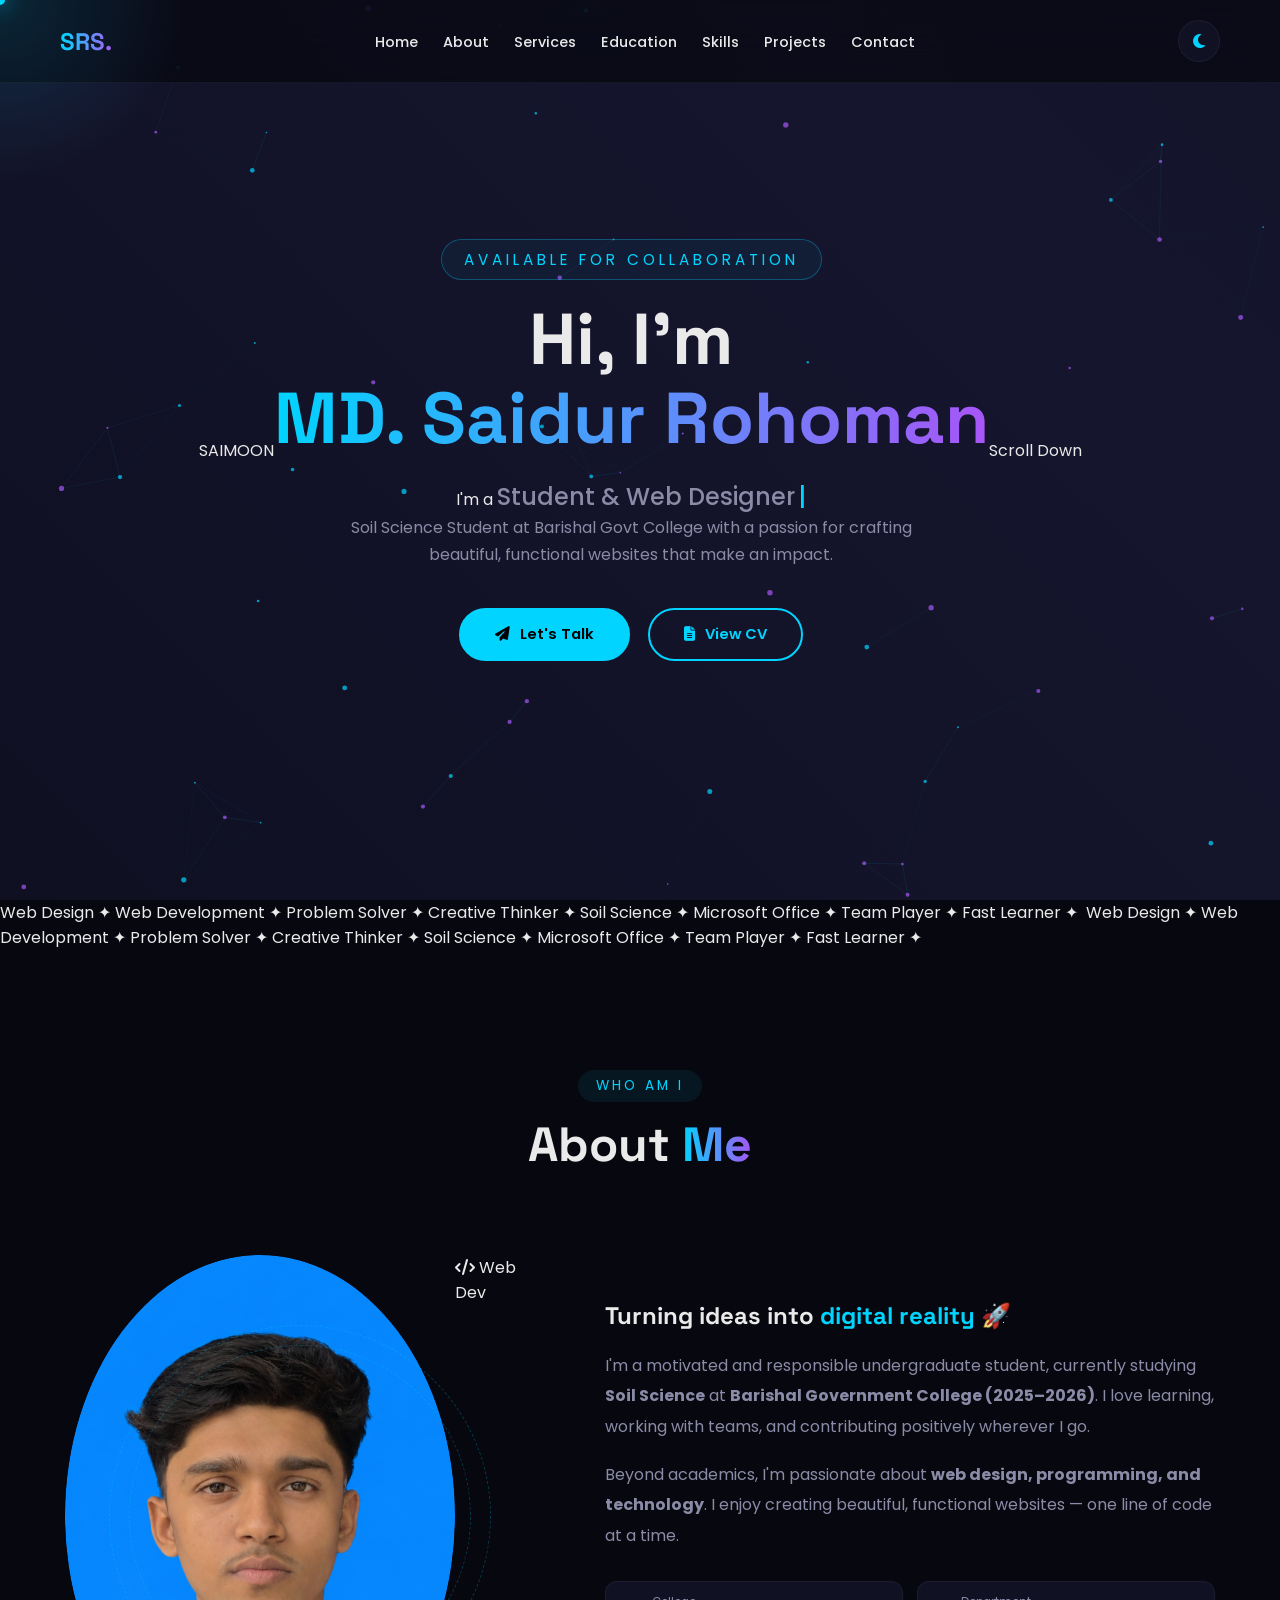
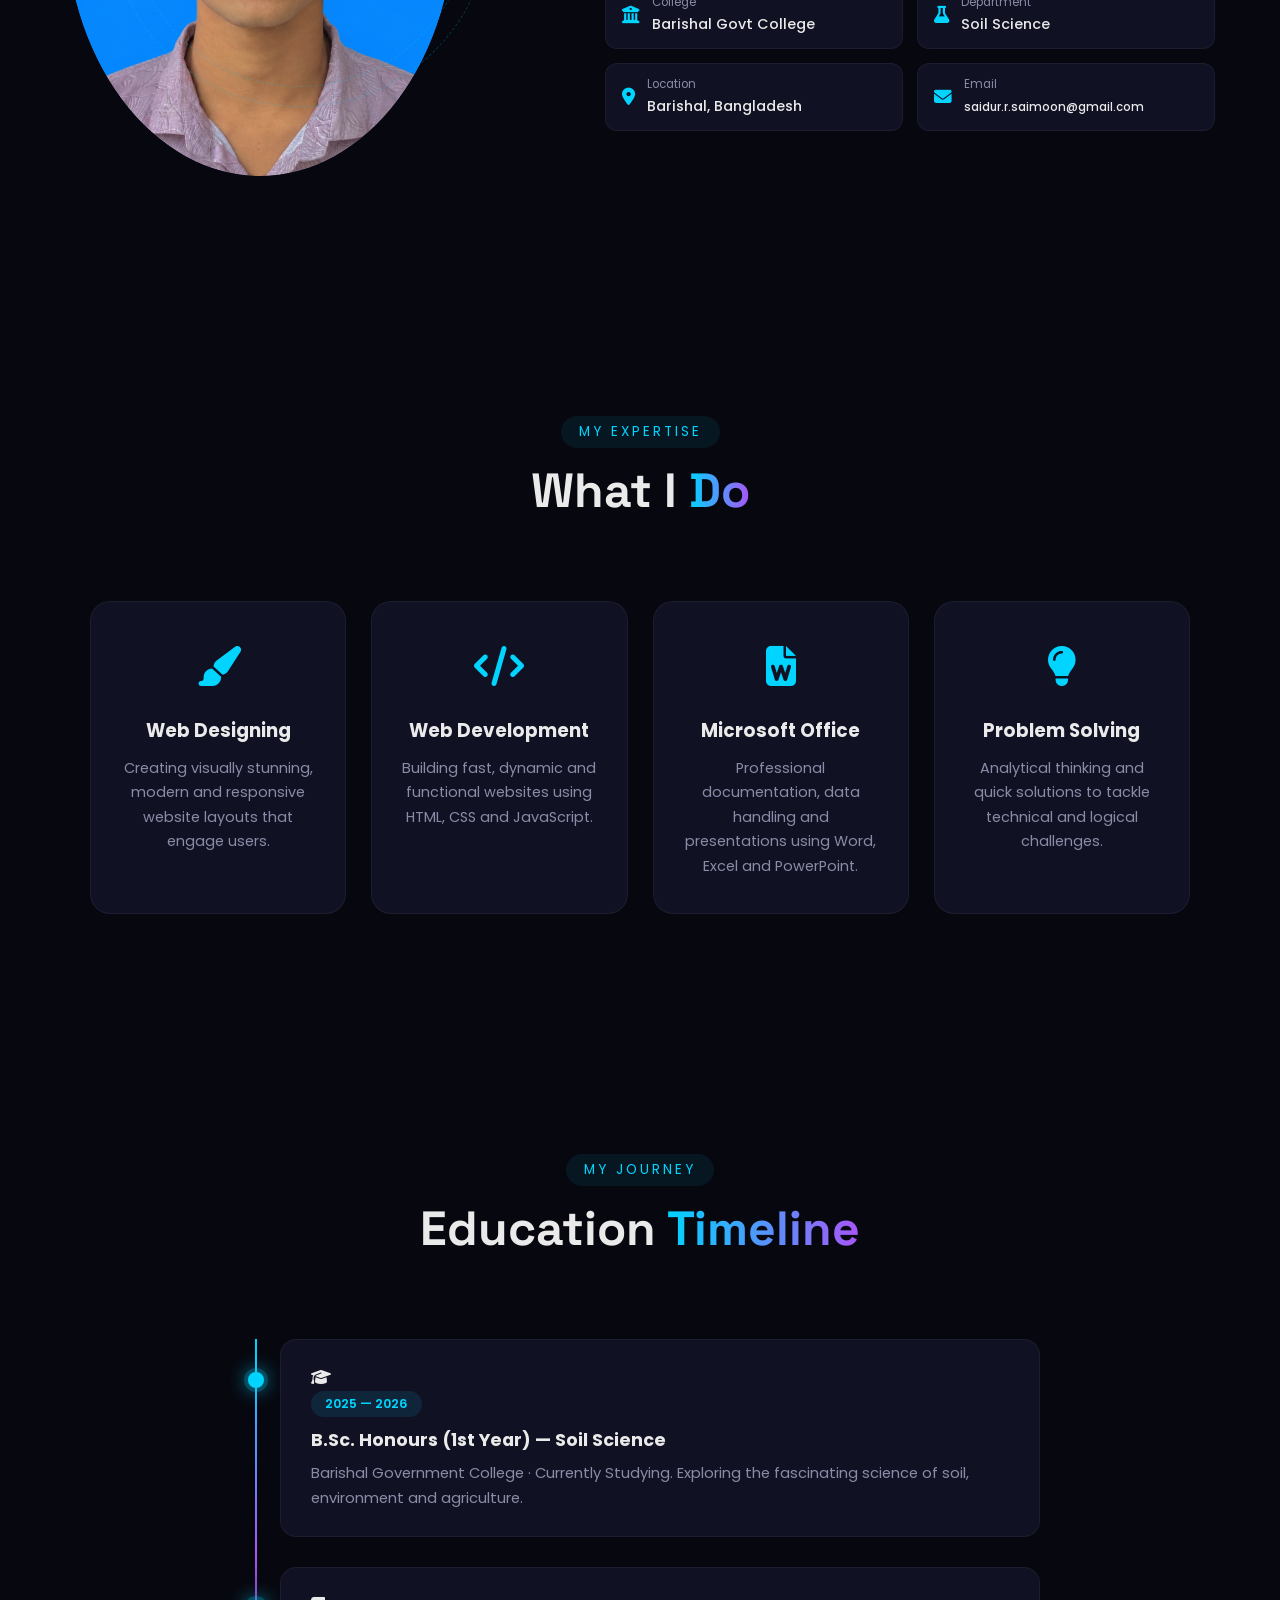
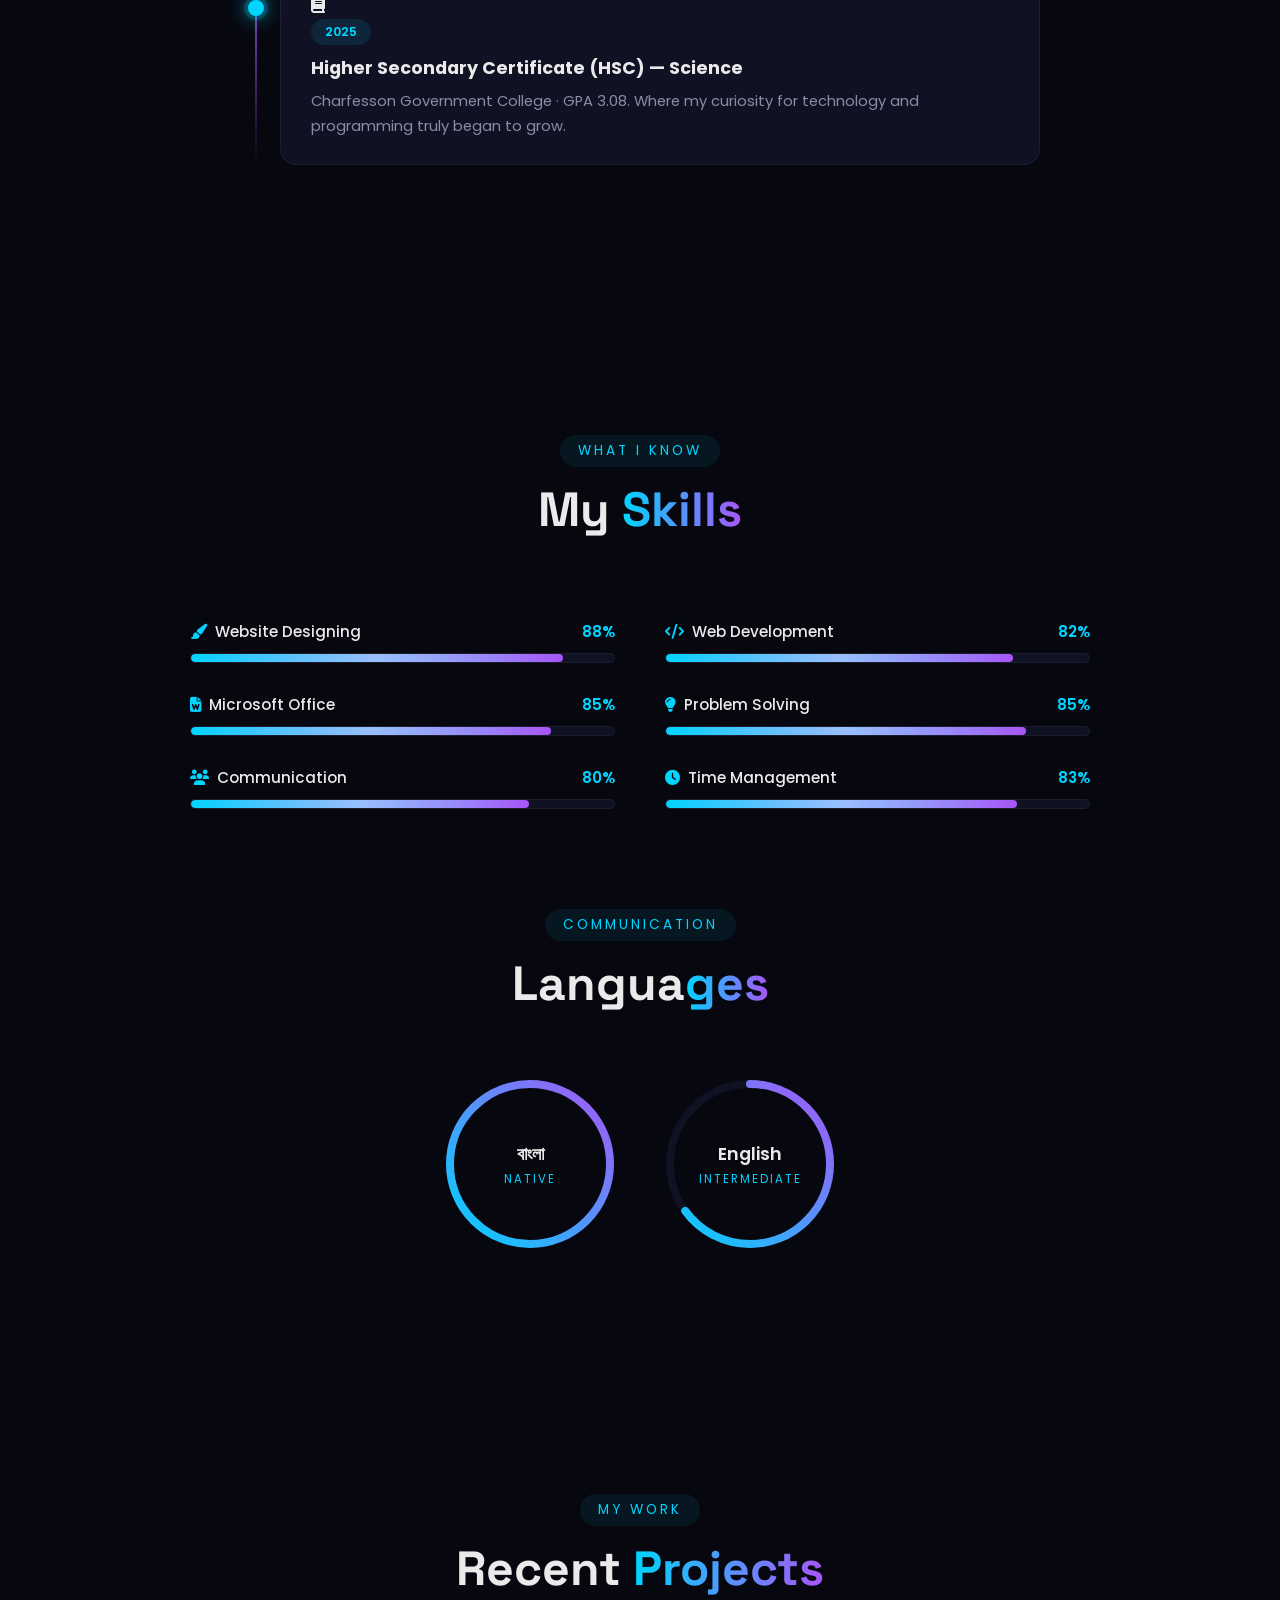
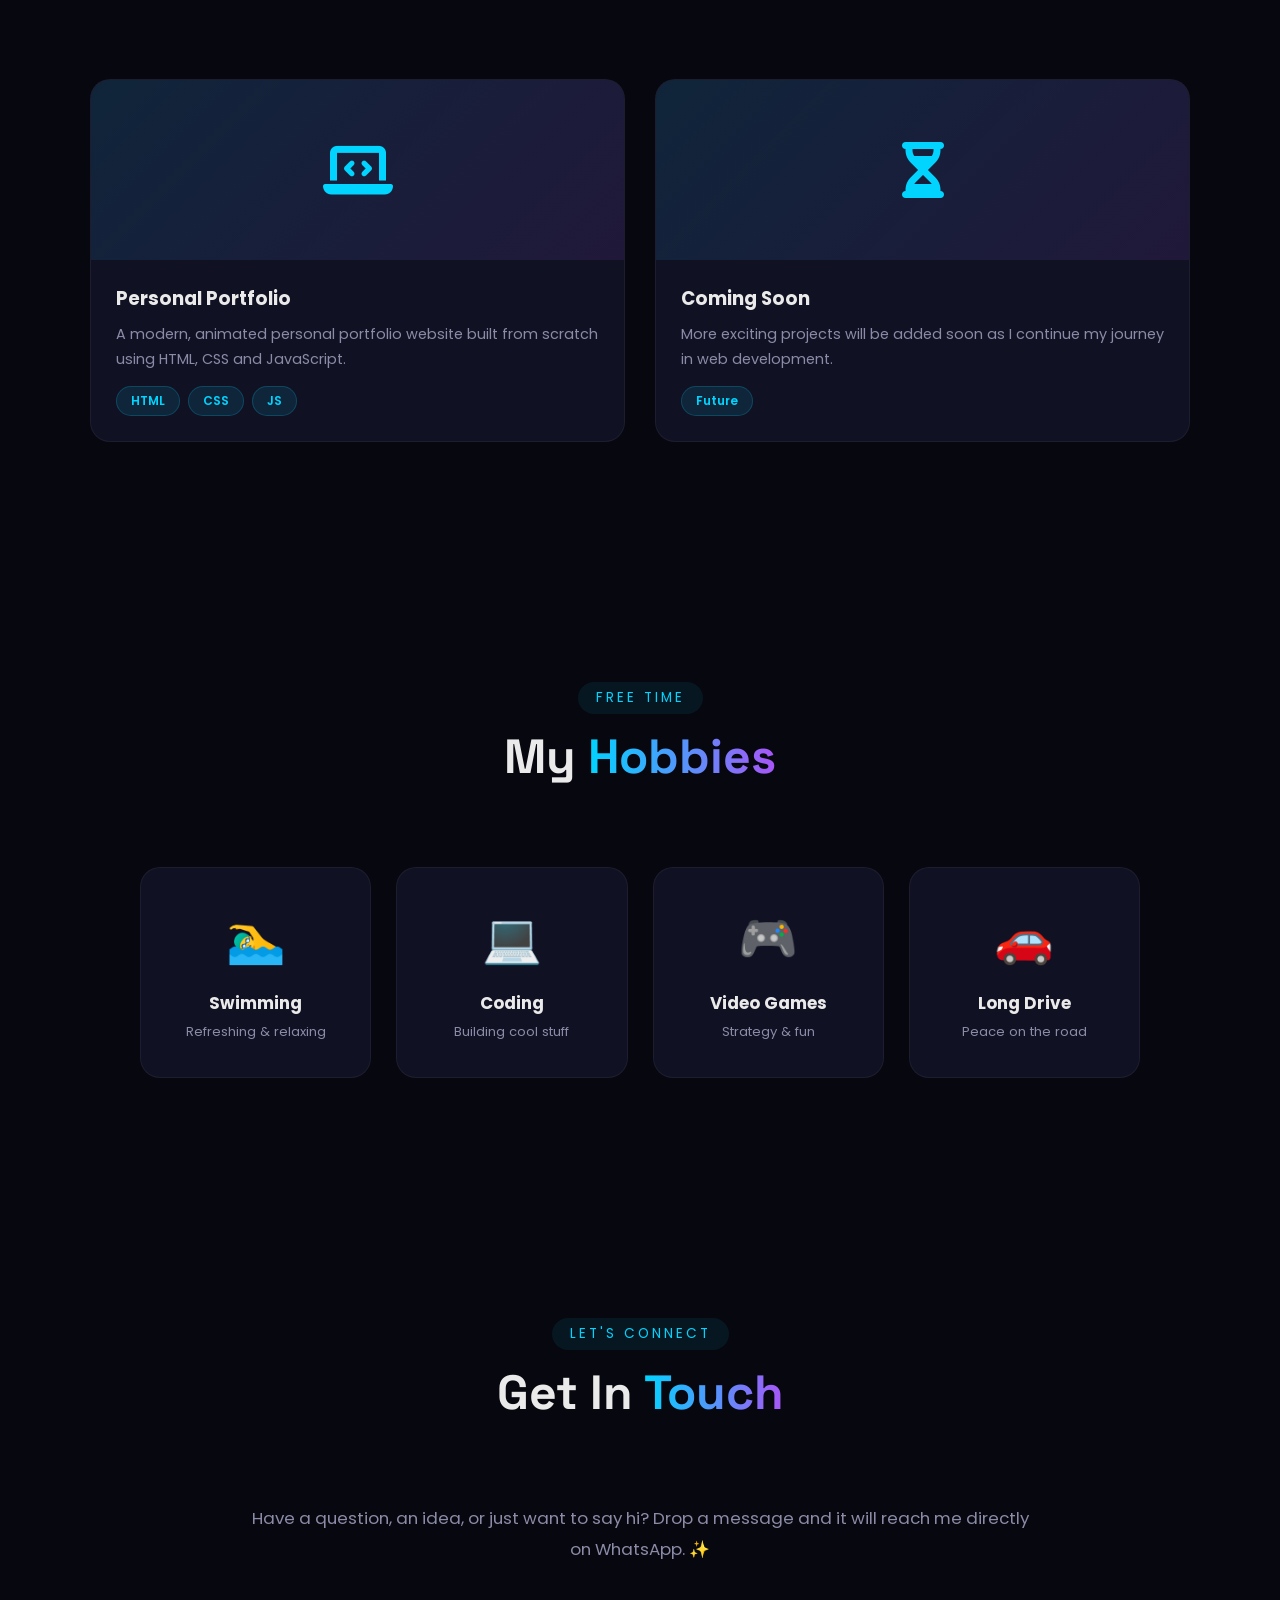
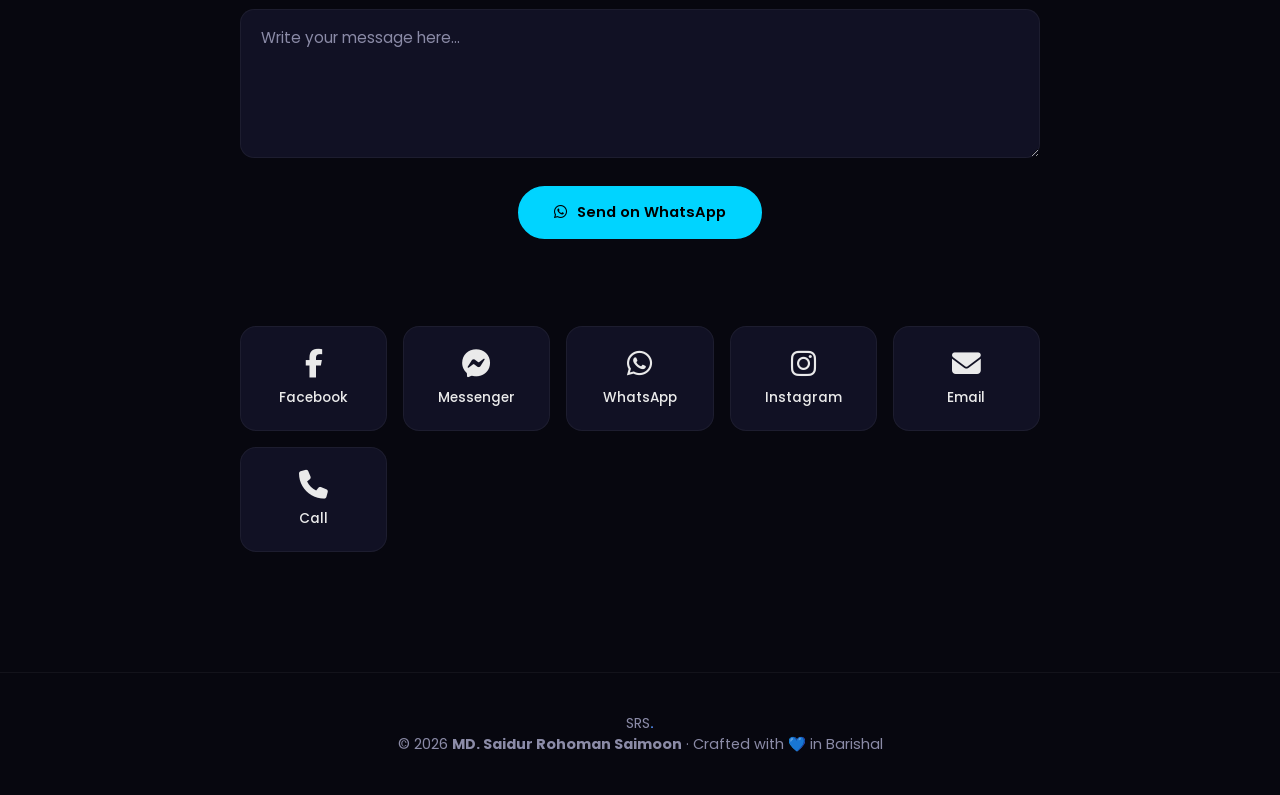
==== commit bd87229b: "Update portfolio title in index.html" ====
--- a/index.html
+++ b/index.html
@@ -3,7 +3,7 @@
 <head>
 <meta charset="UTF-8">
 <meta name="viewport" content="width=device-width, initial-scale=1.0">
-<title>MD. Saidur Rohoman Saimoon | Portfolio</title>
+<title>Saidur R. Saimoon | Portfolio</title>
 <link href="https://fonts.googleapis.com/css2?family=Poppins:wght@300;400;500;600;700;800&family=Space+Grotesk:wght@500;600;700&display=swap" rel="stylesheet">
 <link rel="stylesheet" href="https://cdnjs.cloudflare.com/ajax/libs/font-awesome/6.5.0/css/all.min.css">
 <link rel="stylesheet" href="style.css">
